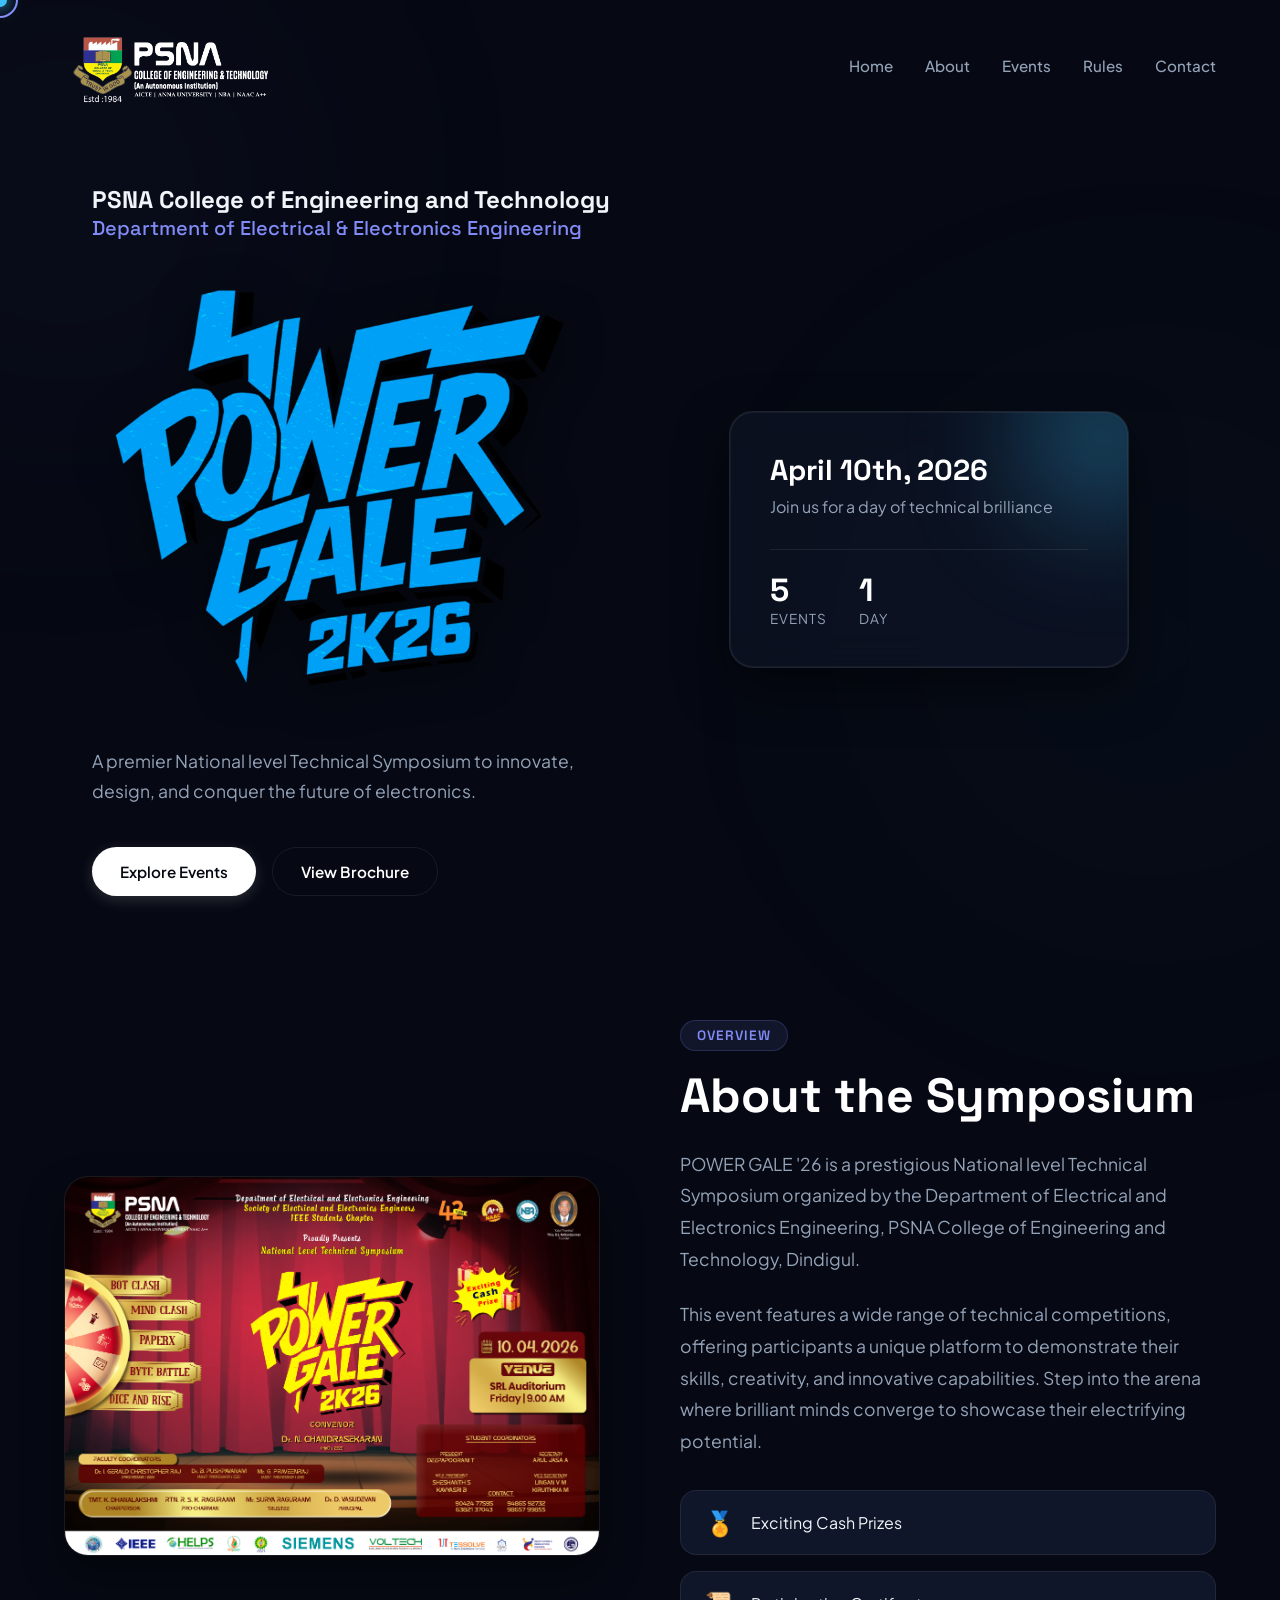
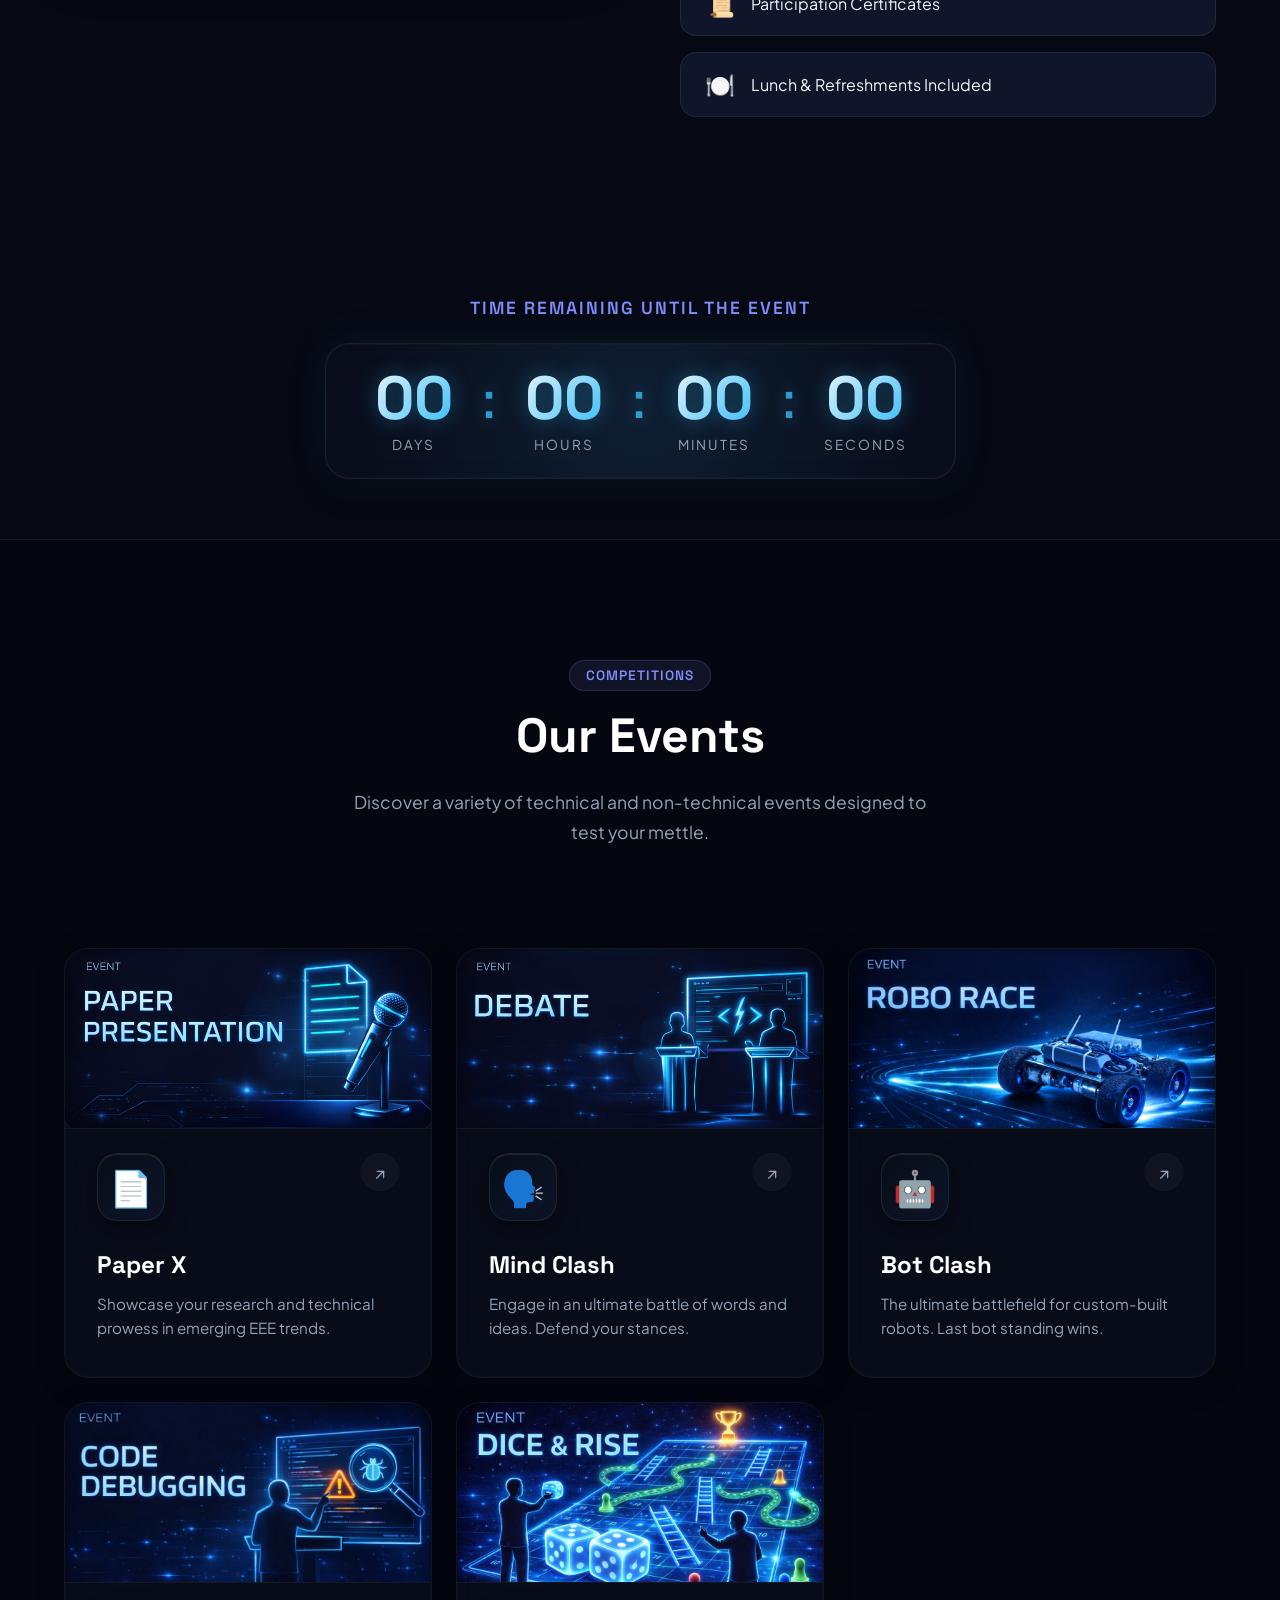
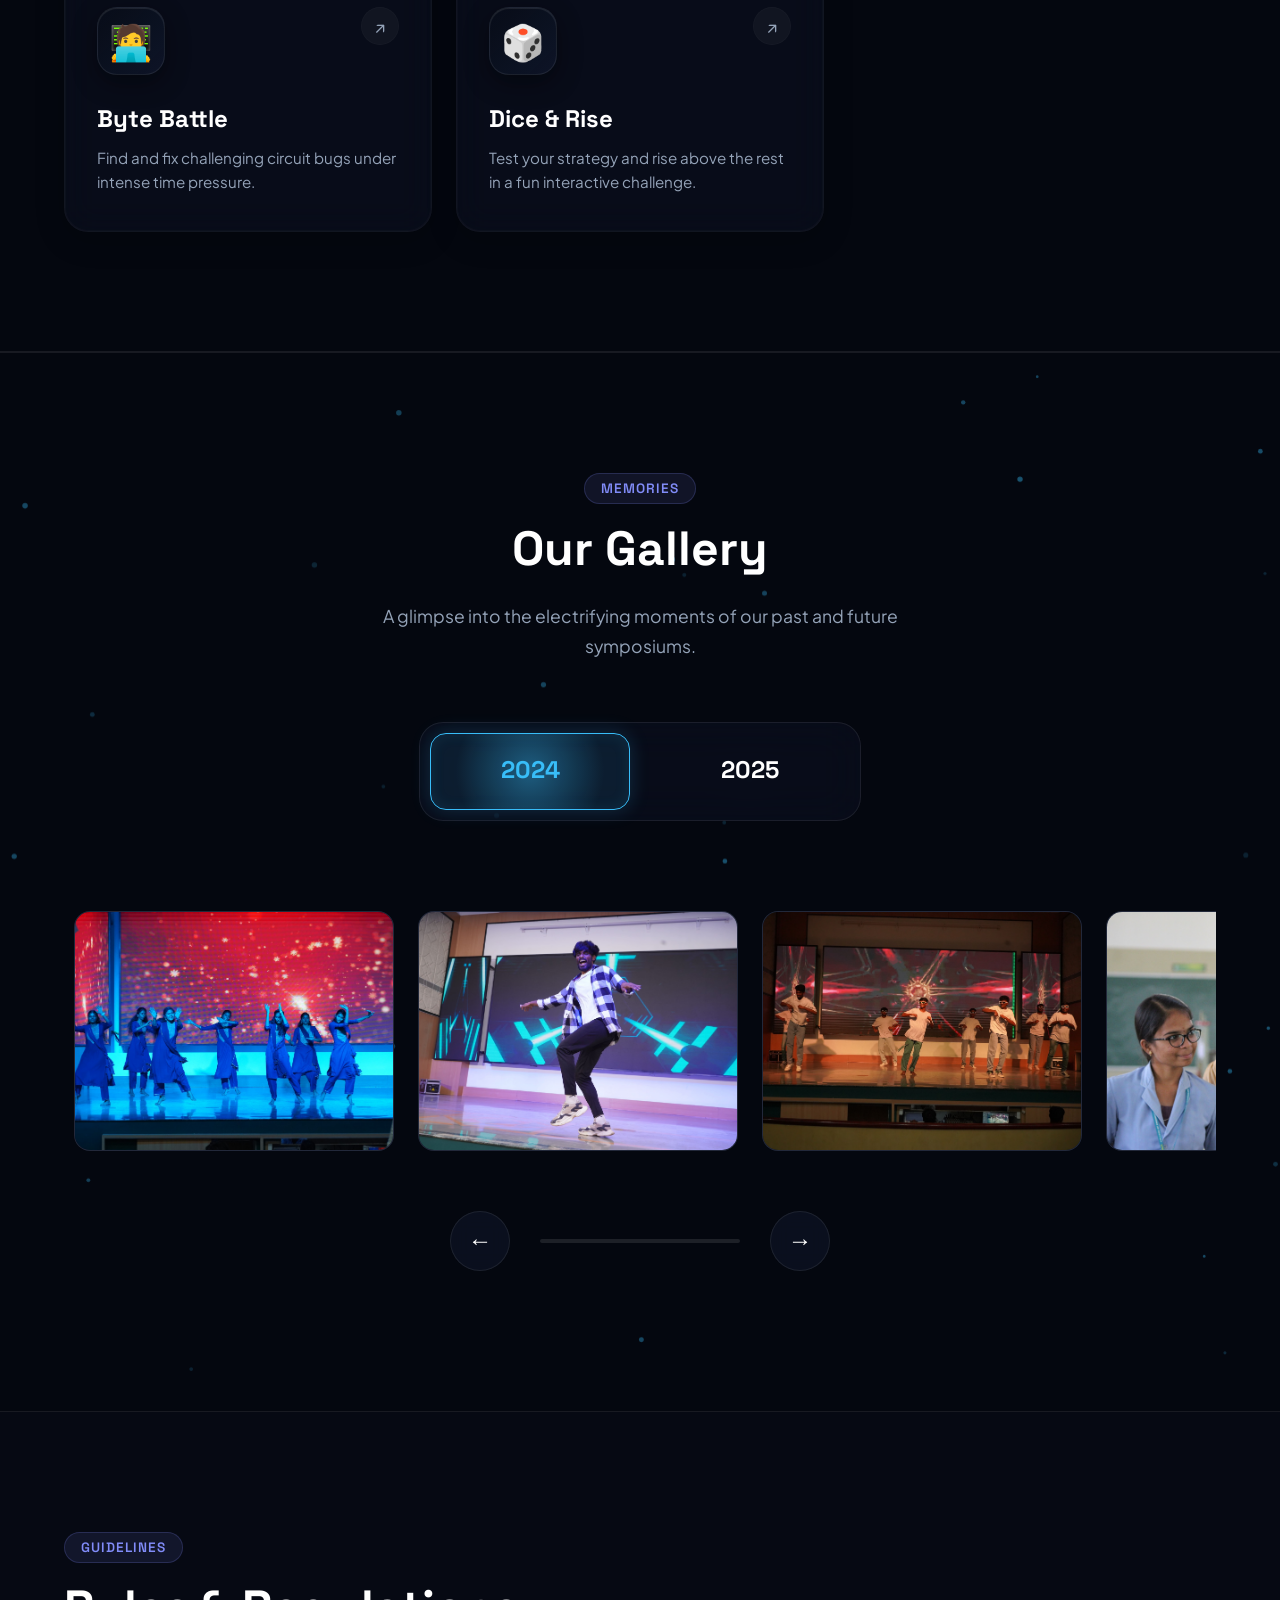
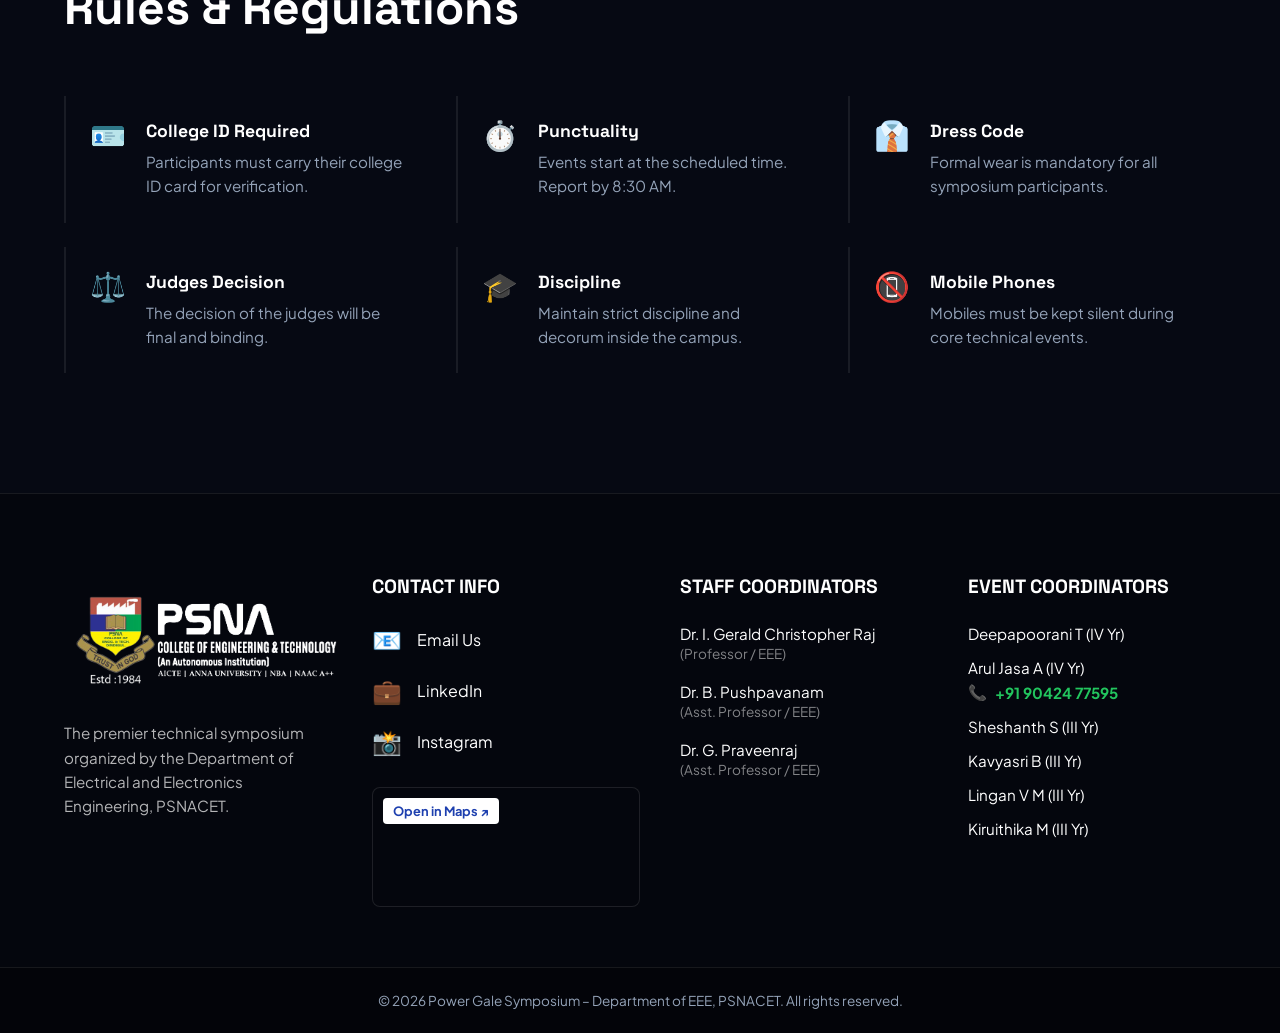
==== index.html @ 5553b20e "add commit" ====
<!DOCTYPE html>
<html lang="en">

<head>
    <meta charset="UTF-8">
    <meta name="viewport" content="width=device-width, initial-scale=1.0">
    <title>POWER GALE '26 - PSNACET Symposium</title>
    <link rel="preconnect" href="https://fonts.googleapis.com">
    <link rel="preconnect" href="https://fonts.gstatic.com" crossorigin>
    <link
        href="https://fonts.googleapis.com/css2?family=Plus+Jakarta+Sans:wght@300;400;500;600;700&family=Space+Grotesk:wght@500;700&display=swap"
        rel="stylesheet">
    <link rel="stylesheet" href="style.css">
    <link rel="icon" type="image/png" href="image/psna_logo.png">
</head>

<body>
    <!-- Custom Cursor -->
    <div class="custom-cursor"></div>
    <div class="custom-cursor-follower"></div>

    <!-- Cinematic Video Background -->
    <div class="video-background">
        <div class="video-overlay"></div>
        <video autoplay loop muted playsinline id="bg-video">
            <source
                src="https://assets.mixkit.co/videos/preview/mixkit-abstract-technology-network-connection-background-20894-large.mp4"
                type="video/mp4">
        </video>
    </div>

    <!-- Subtle Background Glow -->
    <div class="bg-glow bg-glow-left"></div>
    <div class="bg-glow bg-glow-right"></div>

    <!-- Navigation -->
    <nav class="navbar fade-in">
        <div class="nav-container">
            <div class="logo">
                <img src="image/psna_logo.png" alt="PSNACET Logo" class="logo-img">
            </div>
            <ul class="nav-links">
                <li><a href="#home">Home</a></li>
                <li><a href="#about">About</a></li>
                <li><a href="#events">Events</a></li>
                <li><a href="#rules">Rules</a></li>
                <li><a href="#contact">Contact</a></li>
            </ul>
        </div>
    </nav>

    <!-- Hero Section -->
    <header id="home" class="hero">
        <div class="hero-container">
            <div class="hero-content reveal">
                <h2 class="clg">PSNA College of Engineering and Technology</h2>
                <h2 class="dept">Department of Electrical & Electronics Engineering</h2>
                <img src="image/powergale_title.png" alt="POWER GALE 2K26" class="hero-title-img">
                <p class="subtitle">A premier National level Technical Symposium to innovate, design, and conquer the
                    future of electronics.</p>
                <div class="hero-actions">
                    <a href="#events" class="btn btn-primary">Explore Events</a>
                    <a href="brouchure/power gale brouchure.pdf" target="_blank" class="btn btn-outline">View
                        Brochure</a>
                </div>
            </div>

            <div class="hero-visual reveal delay-1">
                <div class="glass-card tilt-3d">
                    <div class="card-glow"></div>
                    <div class="card-content">
                        <h3>April 10th, 2026</h3>
                        <p>Join us for a day of technical brilliance</p>
                        <div class="event-stats">
                            <div class="stat-item">
                                <span class="stat-num">5</span>
                                <span class="stat-label">Events</span>
                            </div>
                            <div class="stat-item">
                                <span class="stat-num">1</span>
                                <span class="stat-label">Day</span>
                            </div>
                        </div>
                    </div>
                </div>
            </div>
        </div>
    </header>

    <!-- About Section -->
    <section id="about" class="section">
        <div class="container cols-2">
            <div class="about-visual tilt-3d reveal">
                <img src="image/powergale.png" alt="POWER GALE '26" class="about-image">
            </div>
            <div class="about-content reveal delay-1">
                <div class="section-badge">Overview</div>
                <h2 class="section-title">About the Symposium</h2>
                <p class="section-desc">POWER GALE '26 is a prestigious National level Technical Symposium organized by
                    the
                    Department of Electrical and Electronics Engineering, PSNA College of Engineering and Technology,
                    Dindigul.</p>
                <p class="section-desc">This event features a wide range of technical competitions, offering
                    participants a unique platform to demonstrate their skills, creativity, and innovative capabilities.
                    Step into the arena where brilliant minds converge to showcase their electrifying potential.</p>

                <div class="features-list">
                    <div class="feature-item">
                        <span class="feature-icon">🏅</span>
                        <span>Exciting Cash Prizes</span>
                    </div>
                    <div class="feature-item">
                        <span class="feature-icon">📜</span>
                        <span>Participation Certificates</span>
                    </div>
                    <div class="feature-item">
                        <span class="feature-icon">🍽️</span>
                        <span>Lunch & Refreshments Included</span>
                    </div>
                </div>
            </div>
        </div>
    </section>

    <!-- Countdown Section -->
    <section id="timer" style="padding-bottom: 60px; padding-top: 20px;">
        <div class="container">
            <div class="countdown-container reveal text-center">
                <h3 class="countdown-label" style="text-align: center;">Time Remaining Until The Event</h3>
                <div id="countdown" class="countdown-timer">
                    <div class="time-box">
                        <span id="days" class="time-value">00</span>
                        <span class="time-text">Days</span>
                    </div>
                    <div class="time-colon">:</div>
                    <div class="time-box">
                        <span id="hours" class="time-value">00</span>
                        <span class="time-text">Hours</span>
                    </div>
                    <div class="time-colon">:</div>
                    <div class="time-box">
                        <span id="minutes" class="time-value">00</span>
                        <span class="time-text">Minutes</span>
                    </div>
                    <div class="time-colon">:</div>
                    <div class="time-box">
                        <span id="seconds" class="time-value">00</span>
                        <span class="time-text">Seconds</span>
                    </div>
                </div>
            </div>
        </div>
    </section>

    <!-- Events Section -->
    <section id="events" class="section bg-darker">
        <div class="container">
            <div class="section-header text-center reveal">
                <div class="section-badge section-badge-center">Competitions</div>
                <h2 class="section-title">Our Events</h2>
                <p class="section-subtitle" style="margin-bottom: 40px;">Discover a variety of technical and
                    non-technical events designed to test your mettle.</p>

            </div>

            <div class="events-grid">
                <!-- Event Cards -->
                <a href="event-details.html?event=paper-x" class="event-card tilt-3d reveal">
                    <div class="event-image">
                        <img src="image/pp_card.png" alt="Paper Presentation">
                    </div>
                    <div class="event-header">
                        <div class="event-icon">📄</div>
                        <div class="event-arrow">↗</div>
                    </div>
                    <h3>Paper X</h3>
                    <p>Showcase your research and technical prowess in emerging EEE trends.</p>
                </a>

                <a href="event-details.html?event=mind-clash" class="event-card tilt-3d reveal delay-1">
                    <div class="event-image">
                        <img src="image/debate_card.png" alt="Clash Forum">
                    </div>
                    <div class="event-header">
                        <div class="event-icon">🗣️</div>
                        <div class="event-arrow">↗</div>
                    </div>
                    <h3>Mind Clash</h3>
                    <p>Engage in an ultimate battle of words and ideas. Defend your stances.</p>
                </a>



                <a href="event-details.html?event=bot-clash" class="event-card tilt-3d reveal">
                    <div class="event-image">
                        <img src="image/robo_race_card.jpg" alt="Bot Clash">
                    </div>
                    <div class="event-header">
                        <div class="event-icon">🤖</div>
                        <div class="event-arrow">↗</div>
                    </div>
                    <h3>Bot Clash</h3>
                    <p>The ultimate battlefield for custom-built robots. Last bot standing wins.</p>
                </a>

                <a href="event-details.html?event=byte-battle" class="event-card tilt-3d reveal delay-1">
                    <div class="event-image">
                        <img src="image/code_debugging_card.png" alt="Byte Battle">
                    </div>
                    <div class="event-header">
                        <div class="event-icon">🧑‍💻</div>
                        <div class="event-arrow">↗</div>
                    </div>
                    <h3>Byte Battle</h3>
                    <p>Find and fix challenging circuit bugs under intense time pressure.</p>
                </a>

                <a href="event-details.html?event=dice-rise" class="event-card tilt-3d reveal delay-2">
                    <div class="event-image">
                        <img src="image/dice_rise_card.jpg" alt="Dice & Rise">
                    </div>
                    <div class="event-header">
                        <div class="event-icon">🎲</div>
                        <div class="event-arrow">↗</div>
                    </div>
                    <h3>Dice & Rise</h3>
                    <p>Test your strategy and rise above the rest in a fun interactive challenge.</p>
                </a>
            </div>
        </div>
    </section>

    <!-- Gallery Section -->
    <section id="gallery" class="section bg-darker">
        <div class="container">
            <div class="section-header text-center reveal">
                <div class="section-badge section-badge-center">Memories</div>
                <h2 class="section-title">Our Gallery</h2>
                <p class="section-subtitle">A glimpse into the electrifying moments of our past and future symposiums.
                </p>
            </div>

            <div class="gallery-controls reveal">
                <div class="button-box">
                    <button class="gallery-btn active" data-year="2024">
                        <span class="btn-glow"></span>
                        <div class="btn-content">
                            <span class="btn-year">2024</span>
                        </div>
                    </button>
                    <button class="gallery-btn" data-year="2025">
                        <span class="btn-glow"></span>
                        <div class="btn-content">
                            <span class="btn-year">2025</span>
                        </div>
                    </button>
                </div>
            </div>

            <div class="gallery-container reveal delay-1">
                <div class="gallery-wrapper">
                    <div id="gallery-2024" class="gallery-track active">
                        <!-- 2024 Photos (10 images) -->
                        <div class="gallery-item tilt-3d">
                            <img src="2024/0.jpeg" alt="" class="gallery-img">
                            <div class="img-overlay"><span>View Image</span></div>
                        </div>
                        <div class="gallery-item tilt-3d">
                            <img src="2024/1.jpeg" alt="" class="gallery-img">
                            <div class="img-overlay"><span>View Image</span></div>
                        </div>
                        <div class="gallery-item tilt-3d">
                            <img src="2024/2.jpeg" alt="" class="gallery-img">
                            <div class="img-overlay"><span>View Image</span></div>
                        </div>
                        <div class="gallery-item tilt-3d">
                            <img src="2024/3.jpeg" alt="" class="gallery-img">
                            <div class="img-overlay"><span>View Image</span></div>
                        </div>
                        <div class="gallery-item tilt-3d">
                            <img src="2024/4.jpeg" alt="" class="gallery-img">
                            <div class="img-overlay"><span>View Image</span></div>
                        </div>
                        <div class="gallery-item tilt-3d">
                            <img src="2024/5.jpeg" alt="" class="gallery-img">
                            <div class="img-overlay"><span>View Image</span></div>
                        </div>
                        <div class="gallery-item tilt-3d">
                            <img src="2024/6.jpeg" alt="" class="gallery-img">
                            <div class="img-overlay"><span>View Image</span></div>
                        </div>
                        <div class="gallery-item tilt-3d">
                            <img src="2024/7.jpeg" alt="" class="gallery-img">
                            <div class="img-overlay"><span>View Image</span></div>
                        </div>
                        <div class="gallery-item tilt-3d">
                            <img src="2024/8.jpeg" alt="" class="gallery-img">
                            <div class="img-overlay"><span>View Image</span></div>
                        </div>
                        <div class="gallery-item tilt-3d">
                            <img src="2024/9.jpeg" alt="" class="gallery-img">
                            <div class="img-overlay"><span>View Image</span></div>
                        </div>
                        <div class="gallery-item tilt-3d">
                            <img src="2024/10.jpeg" alt="" class="gallery-img">
                            <div class="img-overlay"><span>View Image</span></div>
                        </div>
                        <div class="gallery-item tilt-3d">
                            <img src="2024/11.jpeg" alt="" class="gallery-img">
                            <div class="img-overlay"><span>View Image</span></div>
                        </div>
                        <!-- <div class="gallery-item tilt-3d">
                            <img src="2024/12.jpeg" alt="" class="gallery-img">
                            <div class="img-overlay"><span>View Image</span></div>
                        </div> -->
                        <div class="gallery-item tilt-3d">
                            <img src="2024/13.jpeg" alt="" class="gallery-img">
                            <div class="img-overlay"><span>View Image</span></div>
                        </div>
                        <div class="gallery-item tilt-3d">
                            <img src="2024/14.jpeg" alt="" class="gallery-img">
                            <div class="img-overlay"><span>View Image</span></div>
                        </div>
                        <div class="gallery-item tilt-3d">
                            <img src="2024/15.jpeg" alt="" class="gallery-img">
                            <div class="img-overlay"><span>View Image</span></div>
                        </div>
                        <div class="gallery-item tilt-3d">
                            <img src="2024/16.jpeg" alt="" class="gallery-img">
                            <div class="img-overlay"><span>View Image</span></div>
                        </div>
                        <div class="gallery-item tilt-3d">
                            <img src="2024/17.jpeg" alt="" class="gallery-img">
                            <div class="img-overlay"><span>View Image</span></div>
                        </div>
                    </div>

                    <div id="gallery-2025" class="gallery-track">
                        <div class="gallery-item tilt-3d">
                            <img src="2025/00.jpeg" alt="" class="gallery-img">
                            <div class="img-overlay"><span>View Image</span></div>
                        </div>
                        <div class="gallery-item tilt-3d">
                            <img src="2025/111.jpeg" alt="" class="gallery-img">
                            <div class="img-overlay"><span>View Image</span></div>
                        </div>
                        <div class="gallery-item tilt-3d">
                            <img src="2025/222.jpeg" alt="" class="gallery-img">
                            <div class="img-overlay"><span>View Image</span></div>
                        </div>
                        <div class="gallery-item tilt-3d">
                            <img src="2025/333.jpeg" alt="" class="gallery-img">
                            <div class="img-overlay"><span>View Image</span></div>
                        </div>
                        <div class="gallery-item tilt-3d">
                            <img src="2025/444.jpeg" alt="" class="gallery-img">
                            <div class="img-overlay"><span>View Image</span></div>
                        </div>
                        <div class="gallery-item tilt-3d">
                            <img src="2025/555.jpeg" alt="" class="gallery-img">
                            <div class="img-overlay"><span>View Image</span></div>
                        </div>
                        <div class="gallery-item tilt-3d">
                            <img src="2025/666.jpeg" alt="" class="gallery-img">
                            <div class="img-overlay"><span>View Image</span></div>
                        </div>
                        <div class="gallery-item tilt-3d">
                            <img src="2025/777.jpeg" alt="" class="gallery-img">
                            <div class="img-overlay"><span>View Image</span></div>
                        </div>
                        <div class="gallery-item tilt-3d">
                            <img src="2025/888.jpeg" alt="" class="gallery-img">
                            <div class="img-overlay"><span>View Image</span></div>
                        </div>
                        <div class="gallery-item tilt-3d">
                            <img src="2025/999.jpeg" alt="" class="gallery-img">
                            <div class="img-overlay"><span>View Image</span></div>
                        </div>
                    </div>
                </div>

                <!-- Slider Navigation -->
                <div class="gallery-nav">
                    <button id="gallery-prev" class="slider-btn">←</button>
                    <div class="scroll-progress">
                        <div id="scroll-bar" class="scroll-bar"></div>
                    </div>
                    <button id="gallery-next" class="slider-btn">→</button>
                </div>
            </div>
        </div>

        <!-- Lightbox -->
        <div id="lightbox" class="lightbox">
            <span class="lightbox-close">&times;</span>
            <img class="lightbox-content" id="lightbox-img">
            <div id="lightbox-caption"></div>
        </div>

        <!-- Background Particles Canvas -->
        <canvas id="gallery-particles"></canvas>
    </section>

    <!-- Rules Section -->
    <section id="rules" class="section">
        <div class="container">
            <div class="section-header reveal">
                <div class="section-badge">Guidelines</div>
                <h2 class="section-title">Rules & Regulations</h2>
            </div>

            <div class="rules-grid">
                <div class="rule-card reveal">
                    <div class="rule-icon">🪪</div>
                    <div class="rule-text">
                        <h4>College ID Required</h4>
                        <p>Participants must carry their college ID card for verification.</p>
                    </div>
                </div>
                <div class="rule-card reveal delay-1">
                    <div class="rule-icon">⏱️</div>
                    <div class="rule-text">
                        <h4>Punctuality</h4>
                        <p>Events start at the scheduled time. Report by 8:30 AM.</p>
                    </div>
                </div>
                <div class="rule-card reveal delay-2">
                    <div class="rule-icon">👔</div>
                    <div class="rule-text">
                        <h4>Dress Code</h4>
                        <p>Formal wear is mandatory for all symposium participants.</p>
                    </div>
                </div>
                <div class="rule-card reveal">
                    <div class="rule-icon">⚖️</div>
                    <div class="rule-text">
                        <h4>Judges Decision</h4>
                        <p>The decision of the judges will be final and binding.</p>
                    </div>
                </div>
                <div class="rule-card reveal delay-1">
                    <div class="rule-icon">🎓</div>
                    <div class="rule-text">
                        <h4>Discipline</h4>
                        <p>Maintain strict discipline and decorum inside the campus.</p>
                    </div>
                </div>
                <div class="rule-card reveal delay-2">
                    <div class="rule-icon">📵</div>
                    <div class="rule-text">
                        <h4>Mobile Phones</h4>
                        <p>Mobiles must be kept silent during core technical events.</p>
                    </div>
                </div>
            </div>
        </div>
    </section>

    <!-- Footer -->
    <footer id="contact" class="footer">
        <div class="container footer-grid-new">
            <!-- Previous Footer Elements -->
            <div class="footer-brand footer-brand-new">
                <div class="logo">
                    <img src="image/psna_logo.png" alt="PSNACET Logo" class="logo-img footer-logo-img">
                </div>
                <p style="margin-top: 15px; font-size: 0.95rem; color: rgba(255,255,255,0.7); line-height: 1.6;">The
                    premier technical symposium organized by the Department of Electrical and Electronics Engineering,
                    PSNACET.</p>
            </div>

            <!-- Current Footer Elements -->
            <div class="footer-contact footer-contact-new">
                <h4 style="color: #fff; font-size: 1.2rem; margin-bottom: 25px; text-transform: uppercase;">Contact Info
                </h4>
                <div style="display: flex; align-items: center; gap: 15px; margin-bottom: 20px;">
                    <span style="font-size: 1.5rem;">📧</span>
                    <a href="mailto:eeepsnaevents@psnacet.edu.in"
                        style="color: var(--text-pure); text-decoration: none;">Email Us</a>
                </div>
                <div style="display: flex; align-items: center; gap: 15px; margin-bottom: 20px;">
                    <span style="font-size: 1.5rem;">💼</span>
                    <a href="https://www.linkedin.com/in/psna-eee-dindigul-7158b21a1/"
                        style="color: var(--text-pure); text-decoration: none;">LinkedIn</a>
                </div>
                <div style="display: flex; align-items: center; gap: 15px; margin-bottom: 30px;">
                    <span style="font-size: 1.5rem;">📸</span>
                    <a href="https://www.instagram.com/powergale_eee"
                        style="color: var(--text-pure); text-decoration: none;">Instagram</a>
                </div>
                <!-- Map placeholder -->
                <div
                    style="width: 100%; height: 120px; background: url('image/map-placeholder.jpg') center/cover no-repeat; border-radius: var(--radius-sm); border: 1px solid rgba(255,255,255,0.1); position: relative; overflow: hidden;">
                    <a href="https://maps.app.goo.gl/kwFGER1z37ECGfkw8" target="_blank"
                        style="position: absolute; top: 10px; left: 10px; background: #fff; color: #1e40af; padding: 5px 10px; border-radius: 4px; font-size: 0.8rem; font-weight: bold; text-decoration: none;">Open
                        in Maps ↗</a>
                </div>
            </div>

            <!-- Coordinators Group to keep them side-by-side -->
            <div class="footer-coordinators-group">
                <!-- Staff Coordinators -->
                <div class="footer-staff footer-staff-new">
                    <h4 style="color: #fff; font-size: 1.2rem; margin-bottom: 25px; text-transform: uppercase;">Staff
                        Coordinators</h4>
                    <ul
                        style="list-style: none; padding: 0; display: flex; flex-direction: column; gap: 20px; color: var(--text-pure); font-size: 0.95rem;">
                        <li>Dr. I. Gerald Christopher Raj<br><span
                                style="color: rgba(255,255,255,0.5); font-size: 0.85rem;">(Professor / EEE)</span></li>
                        <li>Dr. B. Pushpavanam<br><span style="color: rgba(255,255,255,0.5); font-size: 0.85rem;">(Asst.
                                Professor / EEE)</span></li>
                        <li>Dr. G. Praveenraj<br><span style="color: rgba(255,255,255,0.5); font-size: 0.85rem;">(Asst.
                                Professor / EEE)</span></li>
                    </ul>
                </div>

                <!-- Event Coordinators -->
                <div class="footer-events footer-events-new">
                    <h4 style="color: #fff; font-size: 1.2rem; margin-bottom: 25px; text-transform: uppercase;">Event
                        Coordinators</h4>
                    <ul
                        style="list-style: none; padding: 0; display: flex; flex-direction: column; gap: 15px; font-size: 0.95rem;">
                        <li style="color: var(--text-pure);">Deepapoorani T (IV Yr)</li>
                        <li>
                            <div style="color: var(--text-pure); margin-bottom: 5px;">Arul Jasa A (IV Yr)</div>
                            <a href="tel:+919042477595"
                                style="color: #22c55e; text-decoration: none; display: flex; align-items: center; gap: 8px; font-weight: bold;"><span>📞</span>+91
                                90424 77595</a>
                        </li>
                        <li style="color: var(--text-pure);">Sheshanth S (III Yr)</li>
                        <li style="color: var(--text-pure);">Kavyasri B (III Yr)</li>
                        <li style="color: var(--text-pure);">Lingan V M (III Yr)</li>
                        <li style="color: var(--text-pure);">Kiruithika M (III Yr)</li>
                    </ul>
                </div>
            </div> <!-- End of Coordinators Group -->
        </div>
        <div class="footer-bottom">
            <div class="container">
                <p>&copy; 2026 Power Gale Symposium – Department of EEE, PSNACET. All rights reserved.</p>
            </div>
        </div>
    </footer>

    <script src="script.js"></script>
</body>

</html>
---- style.css ----
:root {
    --bg-base: #060913;
    --bg-surface: #0f1629;
    --bg-surface-hover: #162039;
    
    --primary: #38bdf8;
    --primary-glow: rgba(56, 189, 248, 0.4);
    --secondary: #818cf8;
    
    --text-pure: #ffffff;
    --text-main: #f1f5f9;
    --text-muted: #94a3b8;
    
    --border: rgba(255, 255, 255, 0.08);
    --border-glow: rgba(56, 189, 248, 0.2);
    
    --radius-sm: 8px;
    --radius-md: 16px;
    --radius-lg: 24px;
    --radius-full: 9999px;
    
    --transition-fast: 0.2s cubic-bezier(0.4, 0, 0.2, 1);
    --transition-smooth: 0.5s cubic-bezier(0.16, 1, 0.3, 1);
}

* {
    margin: 0;
    padding: 0;
    box-sizing: border-box;
}

html {
    scroll-behavior: smooth;
    font-family: 'Plus Jakarta Sans', sans-serif;
    background-color: var(--bg-base);
    color: var(--text-main);
    overflow-x: hidden;
}

body {
    -webkit-font-smoothing: antialiased;
    -moz-osx-font-smoothing: grayscale;
    min-height: 100vh;
    display: flex;
    flex-direction: column;
    cursor: none;
}

/* Custom Cursor Variables & Styles */
.custom-cursor {
    position: fixed;
    top: 0;
    left: 0;
    width: 14px;
    height: 14px;
    border-radius: 50%;
    background-color: var(--primary);
    box-shadow: 0 0 15px var(--primary);
    pointer-events: none;
    z-index: 10000;
    transform: translate(-50%, -50%);
    transition: width 0.2s, height 0.2s, background-color 0.2s;
    mix-blend-mode: screen;
}

.custom-cursor-follower {
    position: fixed;
    top: 0;
    left: 0;
    width: 36px;
    height: 36px;
    border-radius: 50%;
    border: 2px solid var(--secondary);
    pointer-events: none;
    z-index: 9999;
    transform: translate(-50%, -50%);
    transition: width 0.2s, height 0.2s, border-color 0.2s, background-color 0.2s;
}

.custom-cursor.hover {
    width: 24px;
    height: 24px;
    background-color: var(--secondary);
    box-shadow: 0 0 20px var(--secondary);
}

.custom-cursor-follower.hover {
    width: 50px;
    height: 50px;
    border-color: var(--primary);
    background-color: rgba(56, 189, 248, 0.05); /* Slight tint on hover */
}

/* Touch Device Support: hide custom cursor on Mobile */
@media (max-width: 768px) {
    .custom-cursor, .custom-cursor-follower {
        display: none !important;
    }
    body, a, button, input {
        cursor: auto !important;
    }
}

::selection {
    background: var(--primary-glow);
    color: var(--text-pure);
}

/* Cinematic Video Background */
.video-background {
    position: fixed;
    top: 0;
    left: 0;
    width: 100vw;
    height: 100vh;
    z-index: -10;
    overflow: hidden;
    background-color: var(--bg-base);
}

#bg-video {
    width: 100vw;
    height: 100vh;
    object-fit: cover;
    opacity: 0.5; /* Increased opacity to show the custom video clearly */
    display: block;
}

.video-overlay {
    position: absolute;
    top: 0;
    left: 0;
    width: 100%;
    height: 100%;
    /* Vignette dark edge overlay blending to transparent center */
    background: radial-gradient(circle at center, transparent 0%, var(--bg-base) 100%);
    z-index: 1;
}

/* Background Gradients */
.bg-glow {
    position: fixed;
    border-radius: 50%;
    filter: blur(140px);
    z-index: -1;
    pointer-events: none;
    opacity: 0.5;
}

.bg-glow-left {
    width: 50vw;
    height: 50vw;
    top: -10vw;
    left: -20vw;
    background: radial-gradient(circle, rgba(129, 140, 248, 0.15) 0%, transparent 70%);
}

.bg-glow-right {
    width: 60vw;
    height: 60vw;
    bottom: -10vw;
    right: -20vw;
    background: radial-gradient(circle, rgba(56, 189, 248, 0.1) 0%, transparent 70%);
}

/* Typography Headings */
h1, h2, h3, h4, .logo-text, .section-badge {
    font-family: 'Space Grotesk', sans-serif;
}

/* Navbar container */
.navbar {
    position: fixed;
    top: 0;
    left: 0;
    width: 100%;
    z-index: 100;
    padding: 20px 0;
    transition: all var(--transition-smooth);
    border-bottom: 1px solid transparent;
}

.navbar.scrolled {
    padding: 12px 0;
    background: rgba(6, 9, 19, 0.7);
    backdrop-filter: blur(16px);
    -webkit-backdrop-filter: blur(16px);
    border-bottom: 1px solid var(--border);
}

.nav-container {
    max-width: 1280px;
    margin: 0 auto;
    padding: 0 5%;
    display: flex;
    justify-content: space-between;
    align-items: center;
}

.logo {
    display: flex;
    align-items: center;
    gap: 12px;
    text-decoration: none;
    cursor: pointer;
}

.logo-img {
    height: 90px;
    width: auto;
    max-width: 300px;
    object-fit: contain;
    transition: transform var(--transition-fast);
}

@media screen and (max-width: 600px) {
    .logo-img {
        max-width: 250px;
        height: auto;
    }
}

.logo:hover .logo-img {
    transform: scale(1.05);
}

.footer-logo-img {
    height: 120px;
    margin-bottom: 12px;
}

.nav-links {
    display: flex;
    list-style: none;
    gap: 32px;
}

.nav-links a {
    color: var(--text-muted);
    text-decoration: none;
    font-size: 0.95rem;
    font-weight: 500;
    transition: color var(--transition-fast);
}

.nav-links a:hover {
    color: var(--text-pure);
}

/* Layout Utilities */
.container {
    max-width: 1280px;
    margin: 0 auto;
    padding: 0 5%;
}

.section {
    padding: 120px 0;
    position: relative;
}

.bg-darker {
    background: rgba(0, 0, 0, 0.2);
    border-top: 1px solid var(--border);
    border-bottom: 1px solid var(--border);
}

.cols-2 {
    display: grid;
    grid-template-columns: 1fr 1fr;
    gap: 80px;
    align-items: center;
}

/* Common Section Headers */
.section-header {
    margin-bottom: 60px;
}

.text-center {
    text-align: center;
    display: flex;
    flex-direction: column;
    align-items: center;
}

.section-badge {
    display: inline-block;
    padding: 6px 16px;
    background: rgba(129, 140, 248, 0.1);
    color: var(--secondary);
    border-radius: var(--radius-full);
    font-size: 0.85rem;
    font-weight: 600;
    letter-spacing: 1px;
    text-transform: uppercase;
    margin-bottom: 16px;
    border: 1px solid rgba(129, 140, 248, 0.2);
}

.section-title {
    font-size: 3rem;
    font-weight: 700;
    color: var(--text-pure);
    margin-bottom: 24px;
    line-height: 1.2;
}

.section-subtitle {
    font-size: 1.1rem;
    color: var(--text-muted);
    max-width: 600px;
    line-height: 1.7;
}

.section-desc {
    font-size: 1.1rem;
    color: var(--text-muted);
    line-height: 1.8;
    margin-bottom: 24px;
}

/* Button Component */
.btn {
    display: inline-flex;
    align-items: center;
    justify-content: center;
    padding: 14px 28px;
    border-radius: var(--radius-full);
    font-size: 0.95rem;
    font-weight: 600;
    text-decoration: none;
    transition: all var(--transition-fast);
    cursor: pointer;
    font-family: inherit;
}

.btn-primary {
    background: var(--text-pure);
    color: var(--bg-base);
    box-shadow: 0 4px 15px rgba(255, 255, 255, 0.15);
}

.btn-primary:hover {
    transform: translateY(-2px);
    box-shadow: 0 8px 25px rgba(255, 255, 255, 0.25);
    background: var(--text-main);
}

.btn-outline {
    background: transparent;
    color: var(--text-pure);
    border: 1px solid var(--border);
}

.btn-outline:hover {
    background: var(--bg-surface);
    border-color: rgba(255,255,255,0.2);
}

/* Specific 3d Tilt global class */
.tilt-3d {
    transform-style: preserve-3d;
    transform: perspective(1000px);
    will-change: transform;
}

/* Hero Section */
.hero {
    min-height: 100vh;
    display: flex;
    align-items: center;
    padding-top: 180px; /* Offset for larger navbar logo */
    position: relative;
}

.hero-container {
    max-width: 1280px;
    margin: 0 auto;
    padding: 0 5%;
    display: grid;
    grid-template-columns: 1fr 1fr;
    gap: 60px;
    align-items: center;
}

.hero-content {
    max-width: 600px;
}

.tagline {
    font-size: 0.9rem;
    color: var(--text-muted);
    letter-spacing: 2px;
    text-transform: uppercase;
    margin-bottom: 12px;
    display: block;
}

.dept {
    font-size: 1.25rem;
    color: var(--secondary);
    margin-bottom: 24px;
    font-weight: 500;
}

.title {
    font-size: 4.5rem;
    font-weight: 700;
    line-height: 1.1;
    color: var(--text-pure);
    margin-bottom: 24px;
    letter-spacing: -1px;
}

.title .highlight {
    background: linear-gradient(135deg, var(--primary), var(--secondary));
    -webkit-background-clip: text;
    background-clip: text;
    -webkit-text-fill-color: transparent;
    display: inline-block;
}

.hero-title-img {
    width: 100%;
    max-width: 500px; /* Adjust based on image aspect ratio and preference */
    height: auto;
    object-fit: contain;
    margin-bottom: 24px;
    display: block;
    margin-left: 0;
    filter: drop-shadow(0px 10px 20px rgba(0, 0, 0, 0.5));
    transition: transform var(--transition-smooth);
}

.hero-title-img:hover {
    transform: translateY(-5px) scale(1.02);
    animation: lightningGlow 1.5s infinite;
}

@keyframes lightningGlow {
    0%, 100% { filter: drop-shadow(0px 10px 20px rgba(0, 0, 0, 0.5)) drop-shadow(0 0 10px rgba(56, 189, 248, 0.2)); }
    15%      { filter: drop-shadow(0px 10px 20px rgba(0, 0, 0, 0.5)) drop-shadow(0 0 25px rgba(56, 189, 248, 0.8)) drop-shadow(0 0 45px rgba(56, 189, 248, 0.9)); }
    20%      { filter: drop-shadow(0px 10px 20px rgba(0, 0, 0, 0.5)) drop-shadow(0 0 10px rgba(56, 189, 248, 0.4)); }
    25%      { filter: drop-shadow(0px 10px 20px rgba(0, 0, 0, 0.5)) drop-shadow(0 0 30px rgba(56, 189, 248, 0.9)) drop-shadow(0 0 60px rgba(56, 189, 248, 1)) drop-shadow(0 0 80px rgba(129, 140, 248, 0.7)); }
    35%      { filter: drop-shadow(0px 10px 20px rgba(0, 0, 0, 0.5)) drop-shadow(0 0 15px rgba(56, 189, 248, 0.3)); }
    70%      { filter: drop-shadow(0px 10px 20px rgba(0, 0, 0, 0.5)) drop-shadow(0 0 10px rgba(56, 189, 248, 0.2)); }
    75%      { filter: drop-shadow(0px 10px 20px rgba(0, 0, 0, 0.5)) drop-shadow(0 0 20px rgba(56, 189, 248, 0.7)) drop-shadow(0 0 40px rgba(56, 189, 248, 0.8)); }
    80%      { filter: drop-shadow(0px 10px 20px rgba(0, 0, 0, 0.5)) drop-shadow(0 0 10px rgba(56, 189, 248, 0.2)); }
}

/* Main Poster Styles */
.poster-container-main {
    width: 100%;
    max-width: 450px;
    background: rgba(15, 22, 41, 0.6);
    backdrop-filter: blur(20px);
    border: 1px solid rgba(255, 255, 255, 0.1);
    padding: 12px;
    border-radius: var(--radius-lg);
    box-shadow: 0 40px 80px rgba(0, 0, 0, 0.6), 0 0 40px rgba(56, 189, 248, 0.1);
    overflow: hidden;
}

.main-poster-img {
    width: 100%;
    height: auto;
    border-radius: var(--radius-md);
    display: block;
    object-fit: contain;
    transition: transform var(--transition-smooth);
}

.poster-container-main:hover .main-poster-img {
    transform: scale(1.02);
}

@media screen and (max-width: 768px) {
    .hero-title-img {
        max-width: 320px; /* appropriately scales on mobile */
        margin-left: auto;
        margin-right: auto;
        margin-bottom: 16px;
    }
    
    .hero-content {
        text-align: center;
    }
    
    .dept, .subtitle {
        text-align: center;
    }
}

.subtitle {
    font-size: 1.1rem;
    color: var(--text-muted);
    line-height: 1.7;
    margin-bottom: 40px;
    max-width: 500px;
}

.hero-actions {
    display: flex;
    gap: 16px;
}

.hero-visual {
    position: relative;
    display: flex;
    justify-content: center;
}

.glass-card {
    background: rgba(15, 22, 41, 0.6);
    border: 1px solid var(--border);
    backdrop-filter: blur(20px);
    -webkit-backdrop-filter: blur(20px);
    padding: 40px;
    border-radius: var(--radius-lg);
    box-shadow: 0 20px 50px rgba(0, 0, 0, 0.5), inset 0 0 0 1px rgba(255,255,255,0.05);
    width: 100%;
    max-width: 400px;
    position: relative;
    overflow: hidden;
}

.card-glow {
    position: absolute;
    width: 150px;
    height: 150px;
    background: var(--primary-glow);
    filter: blur(60px);
    top: -50px;
    right: -50px;
    border-radius: 50%;
    pointer-events: none;
}

.card-content {
    position: relative; /* stay above glow */
    z-index: 1;
    transform: translateZ(30px); /* Makes content pop out in 3D */
}

.card-content h3 {
    font-size: 1.8rem;
    color: var(--text-pure);
    margin-bottom: 8px;
}

.card-content p {
    color: var(--text-muted);
    margin-bottom: 32px;
}

.event-stats {
    display: flex;
    gap: 32px;
    border-top: 1px solid var(--border);
    padding-top: 24px;
}

.stat-item {
    display: flex;
    flex-direction: column;
}

.stat-num {
    font-size: 2rem;
    font-weight: 700;
    color: var(--text-pure);
    font-family: 'Space Grotesk', sans-serif;
    line-height: 1;
    margin-bottom: 4px;
}

.stat-label {
    font-size: 0.85rem;
    color: var(--text-muted);
    text-transform: uppercase;
    letter-spacing: 1px;
}


/* Main Poster Styles */
.poster-container-main {
    width: 100%;
    max-width: 450px;
    background: rgba(15, 22, 41, 0.6);
    backdrop-filter: blur(20px);
    border: 1px solid rgba(255, 255, 255, 0.1);
    padding: 12px;
    border-radius: var(--radius-lg);
    box-shadow: 0 40px 80px rgba(0, 0, 0, 0.6), 0 0 40px rgba(56, 189, 248, 0.1);
    overflow: hidden;
}

.main-poster-img {
    width: 100%;
    height: auto;
    border-radius: var(--radius-md);
    display: block;
    object-fit: contain;
    transition: transform var(--transition-smooth);
}

.poster-container-main:hover .main-poster-img {
    transform: scale(1.02);
}

/* About Section */
.about-image {
    width: 100%;
    max-height: 600px;
    object-fit: contain;
    border-radius: var(--radius-lg);
    box-shadow: 0 20px 40px rgba(0, 0, 0, 0.4), inset 0 0 0 1px rgba(255, 255, 255, 0.1);
    border: 1px solid var(--border);
    transform: translateZ(20px);
    background: rgba(0, 0, 0, 0.2);
}

.features-list {
    display: flex;
    flex-direction: column;
    gap: 16px;
    margin-top: 32px;
}

.feature-item {
    display: flex;
    align-items: center;
    gap: 16px;
    background: var(--bg-surface);
    padding: 16px 24px;
    border-radius: var(--radius-md);
    border: 1px solid var(--border);
    transition: transform var(--transition-fast), border-color var(--transition-fast);
}

.feature-item:hover {
    transform: translateX(10px);
    border-color: var(--border-glow);
}

.feature-icon {
    font-size: 1.5rem;
}

/* Countdown Timer */
.countdown-container {
    margin-top: 40px;
    display: flex;
    flex-direction: column;
    align-items: center;
}

.countdown-label {
    font-size: 1.1rem;
    color: var(--secondary);
    margin-bottom: 24px;
    text-transform: uppercase;
    letter-spacing: 2px;
    font-weight: 600;
}

.countdown-timer {
    display: flex;
    align-items: center;
    justify-content: center;
    gap: 16px;
    background: rgba(15, 22, 41, 0.4);
    backdrop-filter: blur(12px);
    -webkit-backdrop-filter: blur(12px);
    border: 1px solid rgba(255, 255, 255, 0.08);
    padding: 24px 48px;
    border-radius: var(--radius-lg);
    box-shadow: inset 0 0 0 1px rgba(255, 255, 255, 0.02), 0 10px 30px rgba(0, 0, 0, 0.3), 0 0 40px rgba(56, 189, 248, 0.1);
    position: relative;
    overflow: hidden;
}

.countdown-timer::before {
    content: '';
    position: absolute;
    top: 50%;
    left: 50%;
    transform: translate(-50%, -50%);
    width: 150%;
    height: 150%;
    background: radial-gradient(circle, rgba(56, 189, 248, 0.1) 0%, transparent 60%);
    z-index: -1;
    pointer-events: none;
}

.time-box {
    display: flex;
    flex-direction: column;
    align-items: center;
    min-width: 80px;
}

.time-value {
    font-size: 3.8rem;
    font-weight: 700;
    font-family: 'Space Grotesk', sans-serif;
    color: var(--text-pure);
    text-shadow: 0 0 20px rgba(56, 189, 248, 0.4);
    background: linear-gradient(135deg, #fff, var(--primary));
    -webkit-background-clip: text;
    background-clip: text;
    -webkit-text-fill-color: transparent;
    line-height: 1;
    margin-bottom: 8px;
}

.time-text {
    font-size: 0.85rem;
    color: var(--text-muted);
    text-transform: uppercase;
    letter-spacing: 2px;
}

.time-colon {
    font-size: 3rem;
    font-weight: 700;
    color: var(--primary);
    margin: 0 10px;
    padding-bottom: 25px;
    opacity: 0.8;
    animation: blink 2s infinite;
    text-shadow: 0 0 15px rgba(56, 189, 248, 0.5);
}

@keyframes blink {
    0%, 100% { opacity: 0.8; text-shadow: 0 0 15px rgba(56, 189, 248, 0.5); }
    50% { opacity: 0.2; text-shadow: 0 0 0px transparent; }
}

@media screen and (max-width: 768px) {
    .countdown-timer {
        padding: 16px 20px;
        gap: 8px;
        flex-wrap: wrap;
    }
    .time-value { font-size: 2.5rem; }
    .time-box { min-width: 60px; }
    .time-colon { font-size: 2rem; padding-bottom: 15px; }
}

/* Events Grid */
.events-grid {
    /* 3 columns on large, 2 on medium, 1 on small */
    display: grid;
    grid-template-columns: repeat(auto-fit, minmax(320px, 1fr));
    gap: 24px;
    margin-top: 48px;
}

.events-grid > a {
    text-decoration: none;
    display: block;
}

.event-card {
    background: rgba(15, 22, 41, 0.4);
    backdrop-filter: blur(16px);
    -webkit-backdrop-filter: blur(16px);
    border: 1px solid rgba(255, 255, 255, 0.04);
    border-radius: var(--radius-lg);
    padding: 36px 32px;
    height: 100%;
    display: flex;
    flex-direction: column;
    transition: all 0.4s cubic-bezier(0.175, 0.885, 0.32, 1.275);
    position: relative;
    overflow: hidden;
    z-index: 1;
    box-shadow: inset 0 0 0 1px rgba(255, 255, 255, 0.02), 0 8px 30px rgba(0, 0, 0, 0.2);
}

.event-card::before {
    content: '';
    position: absolute;
    top: -50%;
    left: -50%;
    width: 200%;
    height: 200%;
    background: radial-gradient(circle at center, rgba(56, 189, 248, 0.12) 0%, transparent 40%);
    opacity: 0;
    transition: opacity 0.5s ease, transform 0.8s ease;
    pointer-events: none;
    transform: scale(0.6) translateZ(0);
    z-index: -1;
}

.event-card::after {
    content: '';
    position: absolute;
    top: 0; left: 0; right: 0; bottom: 0;
    border-radius: inherit;
    box-shadow: inset 0 0 20px rgba(56, 189, 248, 0.0);
    transition: box-shadow 0.4s ease;
    pointer-events: none;
    z-index: 2;
}

.event-card:hover {
    background: rgba(20, 30, 56, 0.6);
    border-color: rgba(56, 189, 248, 0.3);
    box-shadow: 0 20px 40px rgba(0,0,0,0.6), 0 0 40px rgba(56, 189, 248, 0.15);
}

.event-card:hover::before {
    opacity: 1;
    transform: scale(1) translateZ(0);
}

.event-card:hover::after {
    box-shadow: inset 0 0 20px rgba(56, 189, 248, 0.1);
}

.event-header {
    display: flex;
    justify-content: space-between;
    align-items: flex-start;
    margin-bottom: 28px;
    transform: translateZ(30px);
}

.event-image {
    margin: -36px -32px 24px -32px; /* Pull it to the edges of the parent padding */
    height: 180px; 
    background: rgba(8, 14, 25, 0.4);
    position: relative;
    border-bottom: 1px solid rgba(255, 255, 255, 0.05);
    overflow: hidden;
    transform: translateZ(10px); /* Keep slight 3D pop */
}

.event-image img {
    width: 100%;
    height: 100%;
    object-fit: cover;
    display: block;
    transition: transform 0.6s cubic-bezier(0.175, 0.885, 0.32, 1.275);
}

.event-image-placeholder {
    display: flex;
    flex-direction: column;
    align-items: center;
    justify-content: center;
    width: 100%;
    height: 100%;
    color: var(--text-muted);
    font-size: 0.9rem;
    font-weight: 500;
    text-transform: uppercase;
    letter-spacing: 2px;
    border: 1px dashed rgba(255, 255, 255, 0.1);
    background: repeating-linear-gradient(
        45deg,
        rgba(255, 255, 255, 0.01),
        rgba(255, 255, 255, 0.01) 10px,
        transparent 10px,
        transparent 20px
    );
}

.event-card:hover .event-image img {
    transform: scale(1.08);
}

.event-icon {
    font-size: 2.2rem;
    width: 68px;
    height: 68px;
    display: flex;
    align-items: center;
    justify-content: center;
    background: linear-gradient(135deg, rgba(8, 14, 25, 0.8), rgba(15, 22, 41, 0.9));
    border-radius: 20px;
    border: 1px solid rgba(255, 255, 255, 0.08);
    box-shadow: 0 8px 24px rgba(0, 0, 0, 0.4), inset 0 1px 1px rgba(255, 255, 255, 0.1);
    transition: all 0.4s ease;
    position: relative;
    overflow: hidden;
    z-index: 5;
}

.event-icon::before {
    content: '';
    position: absolute;
    top: 0; left: -100%;
    width: 50%; height: 100%;
    background: linear-gradient(90deg, transparent, rgba(255,255,255,0.1), transparent);
    transform: skewX(-20deg);
    transition: 0.5s ease;
}

.event-card:hover .event-icon {
    background: linear-gradient(135deg, rgba(56, 189, 248, 0.15), rgba(129, 140, 248, 0.15));
    border-color: rgba(56, 189, 248, 0.4);
    box-shadow: 0 12px 30px rgba(56, 189, 248, 0.25), inset 0 0 0 1px rgba(255, 255, 255, 0.05);
    transform: scale(1.05);
}

.event-card:hover .event-icon::before {
    left: 200%;
}

.event-arrow {
    width: 38px;
    height: 38px;
    display: flex;
    align-items: center;
    justify-content: center;
    border-radius: 50%;
    background: rgba(255, 255, 255, 0.04);
    font-size: 1.1rem;
    color: var(--text-muted);
    transition: all 0.4s cubic-bezier(0.175, 0.885, 0.32, 1.275);
    border: 1px solid rgba(255,255,255,0.02);
}

.event-card:hover .event-arrow {
    background: var(--primary);
    color: var(--bg-surface);
    transform: translateX(4px) translateY(-4px) rotate(45deg);
    box-shadow: 0 4px 15px rgba(56, 189, 248, 0.4);
    border-color: transparent;
}

.event-card h3 {
    font-size: 1.5rem;
    color: var(--text-pure);
    margin-bottom: 12px;
    transform: translateZ(25px);
    transition: color 0.3s ease;
    font-weight: 700;
}

.event-card:hover h3 {
    background: linear-gradient(135deg, #fff, var(--primary));
    -webkit-background-clip: text;
    background-clip: text;
    -webkit-text-fill-color: transparent;
}

.event-card p {
    color: var(--text-muted);
    line-height: 1.6;
    font-size: 0.95rem;
    transform: translateZ(15px);
    transition: color 0.3s ease;
}

.event-card:hover p {
    color: var(--text-main);
}

/* Rules Section */
.rules-grid {
    display: grid;
    grid-template-columns: repeat(auto-fit, minmax(300px, 1fr));
    gap: 24px;
}

.rule-card {
    display: flex;
    align-items: flex-start;
    gap: 20px;
    padding: 24px;
    background: transparent;
    border-left: 2px solid var(--border);
    transition: border-color var(--transition-fast), background var(--transition-fast);
}

.rule-card:hover {
    border-color: var(--primary);
    background: linear-gradient(90deg, rgba(56, 189, 248, 0.05) 0%, transparent 100%);
}

.rule-icon {
    font-size: 1.8rem;
    margin-top: -4px;
}

.rule-text h4 {
    color: var(--text-pure);
    font-size: 1.1rem;
    margin-bottom: 8px;
}

.rule-text p {
    color: var(--text-muted);
    font-size: 0.95rem;
    line-height: 1.6;
}

/* Footer Section */
.footer {
    border-top: 1px solid var(--border);
    padding-top: 80px;
    background: #04060d;
}

.footer-grid-new {
    display: flex;
    flex-wrap: wrap;
    justify-content: space-between;
    gap: 40px;
    align-items: flex-start;
    margin-bottom: 60px;
}

.footer-brand-new {
    flex: 1;
    min-width: 250px;
    max-width: 300px;
}

.footer-contact-new {
    flex: 1;
    min-width: 250px;
}

.footer-coordinators-group {
    display: flex;
    flex-wrap: nowrap;
    gap: 40px;
    flex: 2;
    min-width: 400px;
    justify-content: flex-end;
}

.footer-staff-new {
    flex: 1;
    min-width: 180px;
}

.footer-events-new {
    flex: 1;
    min-width: 180px;
}

@media screen and (max-width: 900px) {
    .footer-coordinators-group {
        justify-content: flex-start;
        min-width: 100%;
        margin-top: 10px;
    }
}

@media screen and (max-width: 600px) {
    .footer-grid-new {
        flex-direction: column;
        gap: 30px;
    }
    
    .footer-brand-new, 
    .footer-contact-new {
        max-width: 100%;
        min-width: 100%;
    }
    
    .footer-coordinators-group {
        flex-direction: column;
        gap: 20px;
        min-width: 100%;
    }
}

.footer-brand p {
    color: var(--text-muted);
    line-height: 1.7;
    font-size: 0.95rem;
    max-width: 400px;
}

.footer-links h4, .footer-contact h4 {
    color: var(--text-pure);
    font-size: 1.1rem;
    margin-bottom: 24px;
}

.footer-links ul {
    list-style: none;
}

.footer-links li {
    margin-bottom: 12px;
}

.footer-links a {
    color: var(--text-muted);
    text-decoration: none;
    font-size: 0.95rem;
    transition: color var(--transition-fast);
}

.footer-links a:hover {
    color: var(--primary);
}

.footer-contact p {
    color: var(--text-muted);
    font-size: 0.95rem;
    margin-bottom: 12px;
    display: flex;
    align-items: center;
    gap: 10px;
}

.footer-contact a {
    color: var(--text-muted);
    text-decoration: none;
    transition: color var(--transition-fast);
}

.footer-contact a:hover {
    color: var(--primary);
}

.social-links {
    display: flex;
    gap: 16px;
    margin-top: 24px;
}

.social-links a {
    display: flex;
    align-items: center;
    justify-content: center;
    width: 40px;
    height: 40px;
    background: var(--bg-surface);
    border: 1px solid var(--border);
    border-radius: 50%;
    color: var(--text-pure);
    text-decoration: none;
    transition: all var(--transition-fast);
}

.social-links a:hover {
    background: rgba(56, 189, 248, 0.1);
    border-color: var(--primary);
    transform: translateY(-4px);
}

.footer-bottom {
    background: rgba(0,0,0,0.3);
    padding: 24px 0;
    text-align: center;
    border-top: 1px solid var(--border);
}

.footer-bottom p {
    color: var(--text-muted);
    font-size: 0.85rem;
}

/* Animations */
.reveal {
    opacity: 0;
    transform: translateY(30px);
    transition: all 0.8s cubic-bezier(0.16, 1, 0.3, 1);
}

.reveal.active {
    opacity: 1;
    transform: translateY(0);
}

.delay-1 { transition-delay: 0.1s; }
.delay-2 { transition-delay: 0.2s; }

.fade-in {
    opacity: 0;
    animation: fadeIn 1s ease forwards;
}

@keyframes fadeIn {
    to { opacity: 1; }
}

@keyframes fadeInUp {
    from {
        opacity: 0;
        transform: translateY(20px);
    }
    to {
        opacity: 1;
        transform: translateY(0);
    }
}

/* Scrollbar Setup */
::-webkit-scrollbar {
    width: 8px;
}
::-webkit-scrollbar-track {
    background: var(--bg-base); 
}
::-webkit-scrollbar-thumb {
    background: #334155; 
    border-radius: var(--radius-full);
}
::-webkit-scrollbar-thumb:hover {
    background: #475569; 
}

/* Responsive */
@media screen and (max-width: 992px) {
    .cols-2 { grid-template-columns: 1fr; gap: 48px; }
    .hero-container { grid-template-columns: 1fr; text-align: center; }
    .hero-content { max-width: 100%; margin: 0 auto; display: flex; flex-direction: column; align-items: center; }
    .footer-grid { grid-template-columns: 1fr 1fr; }
    .title { font-size: 3.5rem; }
}

@media screen and (max-width: 768px) {
    .nav-links { display: none; }
    .footer-grid { grid-template-columns: 1fr; gap: 40px; }
    .title { font-size: 2.8rem; }
    .event-stats { justify-content: center; }

}

/* --- Gallery Styles --- */
#gallery {
    min-height: 800px;
    z-index: 1;
    overflow: hidden;
    position: relative;
}

#gallery-particles {
    position: absolute;
    top: 0;
    left: 0;
    width: 100%;
    height: 100%;
    z-index: -1;
    pointer-events: none;
    opacity: 0.6;
}

.gallery-controls {
    margin-bottom: 50px;
    display: flex;
    justify-content: center;
}

.button-box {
    display: flex;
    gap: 20px;
    padding: 10px;
    background: rgba(15, 22, 41, 0.4);
    border-radius: var(--radius-lg);
    border: 1px solid var(--border);
    backdrop-filter: blur(20px);
}

.gallery-btn {
    background: transparent;
    border: 1px solid transparent;
    padding: 20px 40px;
    border-radius: var(--radius-md);
    cursor: pointer;
    position: relative;
    overflow: hidden;
    transition: all var(--transition-smooth);
    min-width: 200px;
    outline: none;
}

.gallery-btn .btn-content {
    position: relative;
    z-index: 2;
}

.gallery-btn .btn-year {
    display: block;
    font-size: 1.5rem;
    font-weight: 700;
    color: var(--text-pure);
    font-family: 'Space Grotesk', sans-serif;
    margin-bottom: 4px;
}

.gallery-btn .btn-label {
    display: block;
    font-size: 0.8rem;
    color: var(--text-muted);
    text-transform: uppercase;
    letter-spacing: 2px;
}

.btn-glow {
    position: absolute;
    top: 50%;
    left: 50%;
    transform: translate(-50%, -50%);
    width: 150px;
    height: 150px;
    background: radial-gradient(circle, var(--primary-glow) 0%, transparent 70%);
    opacity: 0;
    transition: opacity var(--transition-smooth);
    pointer-events: none;
    z-index: 1;
}

.gallery-btn:hover {
    transform: translateY(-5px);
    background: rgba(255, 255, 255, 0.05);
    border-color: var(--border);
    box-shadow: 0 10px 30px rgba(0, 0, 0, 0.3);
}

.gallery-btn.active {
    background: rgba(56, 189, 248, 0.1);
    border-color: var(--primary);
    box-shadow: 0 0 20px rgba(56, 189, 248, 0.2), inset 0 0 15px rgba(56, 189, 248, 0.1);
}

.gallery-btn.active .btn-glow {
    opacity: 1;
}

.gallery-btn.active .btn-year {
    color: var(--primary);
}

/* Gallery Track */
.gallery-container {
    padding: 20px 0;
    position: relative;
    max-width: 100vw;
    overflow: hidden;
}

.gallery-wrapper {
    position: relative;
    width: 100%;
}

.gallery-track {
    display: flex;
    gap: 24px;
    overflow-x: auto;
    scroll-behavior: smooth;
    padding: 20px 10px;
    opacity: 0;
    transform: translateY(20px);
    display: none; /* Hidden by default */
    -ms-overflow-style: none;  /* IE and Edge */
    scrollbar-width: none;  /* Firefox */
}

.gallery-track::-webkit-scrollbar {
    display: none; /* Chrome, Safari and Opera */
}

.gallery-track.active {
    display: flex;
    animation: fadeInUp 0.8s forwards ease-out;
}

.gallery-item {
    flex: 0 0 320px; /* Fixed width for side-by-side */
    position: relative;
    border-radius: var(--radius-md);
    overflow: hidden;
    aspect-ratio: 4/3;
    cursor: pointer;
    border: 1px solid var(--border);
    background: var(--bg-surface);
    transition: transform 0.4s ease;
}

/* Gallery Navigation Buttons */
.gallery-nav {
    display: flex;
    align-items: center;
    justify-content: center;
    gap: 30px;
    margin-top: 40px;
}

.slider-btn {
    width: 60px;
    height: 60px;
    border-radius: 50%;
    background: rgba(15, 22, 41, 0.6);
    border: 1px solid var(--border);
    color: var(--text-pure);
    font-size: 1.5rem;
    cursor: pointer;
    display: flex;
    align-items: center;
    justify-content: center;
    transition: all 0.3s ease;
    backdrop-filter: blur(10px);
}

.slider-btn:hover {
    background: var(--primary);
    color: var(--bg-base);
    border-color: transparent;
    transform: scale(1.1);
    box-shadow: 0 0 20px var(--primary-glow);
}

.scroll-progress {
    width: 200px;
    height: 4px;
    background: rgba(255, 255, 255, 0.1);
    border-radius: 2px;
    overflow: hidden;
    position: relative;
}

.scroll-bar {
    position: absolute;
    top: 0;
    left: 0;
    height: 100%;
    width: 0%;
    background: var(--primary);
    box-shadow: 0 0 10px var(--primary);
    transition: width 0.3s ease;
}

.gallery-img {
    width: 100%;
    height: 100%;
    object-fit: cover;
    transition: transform 0.6s cubic-bezier(0.165, 0.84, 0.44, 1);
}

.img-overlay {
    position: absolute;
    top: 0;
    left: 0;
    width: 100%;
    height: 100%;
    background: linear-gradient(to top, rgba(6, 9, 19, 0.8), transparent);
    display: flex;
    align-items: center;
    justify-content: center;
    opacity: 0;
    transition: opacity 0.3s ease;
}

.img-overlay span {
    color: white;
    font-size: 0.9rem;
    font-weight: 600;
    text-transform: uppercase;
    letter-spacing: 2px;
    padding: 10px 20px;
    border: 1px solid rgba(255, 255, 255, 0.4);
    border-radius: var(--radius-full);
    backdrop-filter: blur(5px);
    transform: translateY(10px);
    transition: transform 0.3s ease;
}

.gallery-item:hover .gallery-img {
    transform: scale(1.1);
}

.gallery-item:hover .img-overlay {
    opacity: 1;
}

.gallery-item:hover .img-overlay span {
    transform: translateY(0);
}

/* Lightbox */
.lightbox {
    display: none;
    position: fixed;
    z-index: 10000;
    left: 0;
    top: 0;
    width: 100%;
    height: 100%;
    background-color: rgba(6, 9, 19, 0.95);
    backdrop-filter: blur(10px);
    transition: opacity 0.3s ease;
    align-items: center;
    justify-content: center;
    flex-direction: column;
}

.lightbox-content {
    display: block;
    max-width: 90%;
    max-height: 80vh;
    border-radius: var(--radius-md);
    border: 1px solid var(--border);
    animation: zoom 0.6s;
    object-fit: contain;
}

@keyframes zoom {
    from {transform: scale(0.7); opacity: 0;}
    to {transform: scale(1); opacity: 1;}
}

.lightbox-close {
    position: absolute;
    top: 25px;
    right: 35px;
    color: #f1f1f1;
    font-size: 40px;
    font-weight: bold;
    transition: 0.3s;
    cursor: auto !important;
}

.lightbox-close:hover {
    color: var(--primary);
}

#lightbox-caption {
    margin-top: 15px;
    display: block;
    width: 80%;
    max-width: 700px;
    text-align: center;
    color: var(--text-main);
    padding: 15px 0;
    height: 60px;
    font-family: 'Space Grotesk', sans-serif;
    font-size: 1.2rem;
}

@media screen and (max-width: 768px) {
    .gallery-controls .button-box {
        flex-direction: column;
        width: 100%;
    }
    .gallery-btn {
        width: 100%;
    }
}

/* Comprehensive Mobile Responsiveness */
@media screen and (max-width: 992px) {
    .hero-container {
        grid-template-columns: 1fr;
        text-align: center;
        gap: 40px;
    }
    .hero-content {
        margin: 0 auto;
    }
    .hero-actions {
        justify-content: center;
    }
}

@media screen and (max-width: 850px) {
    .nav-container {
        flex-direction: column;
        gap: 15px;
    }
    .nav-links {
        display: flex;
        flex-wrap: wrap;
        justify-content: center;
        gap: 15px;
    }
    .nav-links a {
        font-size: 0.85rem;
    }
}

@media screen and (max-width: 768px) {
    .title {
        font-size: 3rem;
    }
    .dept {
        font-size: 1rem;
    }
    .subtitle {
        font-size: 0.95rem;
    }
    .hero {
        padding-top: 130px; /* Reduced offset for mobile */
    }
    .hero-actions {
        flex-direction: column;
        gap: 15px;
    }
    .btn {
        width: 100%;
    }
    .countdown-timer {
        padding: 20px 24px;
        flex-wrap: wrap;
    }
    .time-box .num {
        font-size: 2rem;
    }
    .section {
        padding: 80px 0;
    }
    .section-title {
        font-size: 2.5rem;
    }
    .rules-grid {
        grid-template-columns: 1fr;
    }
    .nav-container {
        justify-content: center;
    }
}

@media screen and (max-width: 480px) {
    .title {
        font-size: 2.2rem;
    }
    .countdown-timer {
        gap: 12px;
        padding: 15px;
    }
    .time-box .num {
        font-size: 1.5rem;
    }
    .time-box .label {
        font-size: 0.70rem;
    }
    .lightbox-content {
        max-width: 100%;
        max-height: 70vh;
    }
}
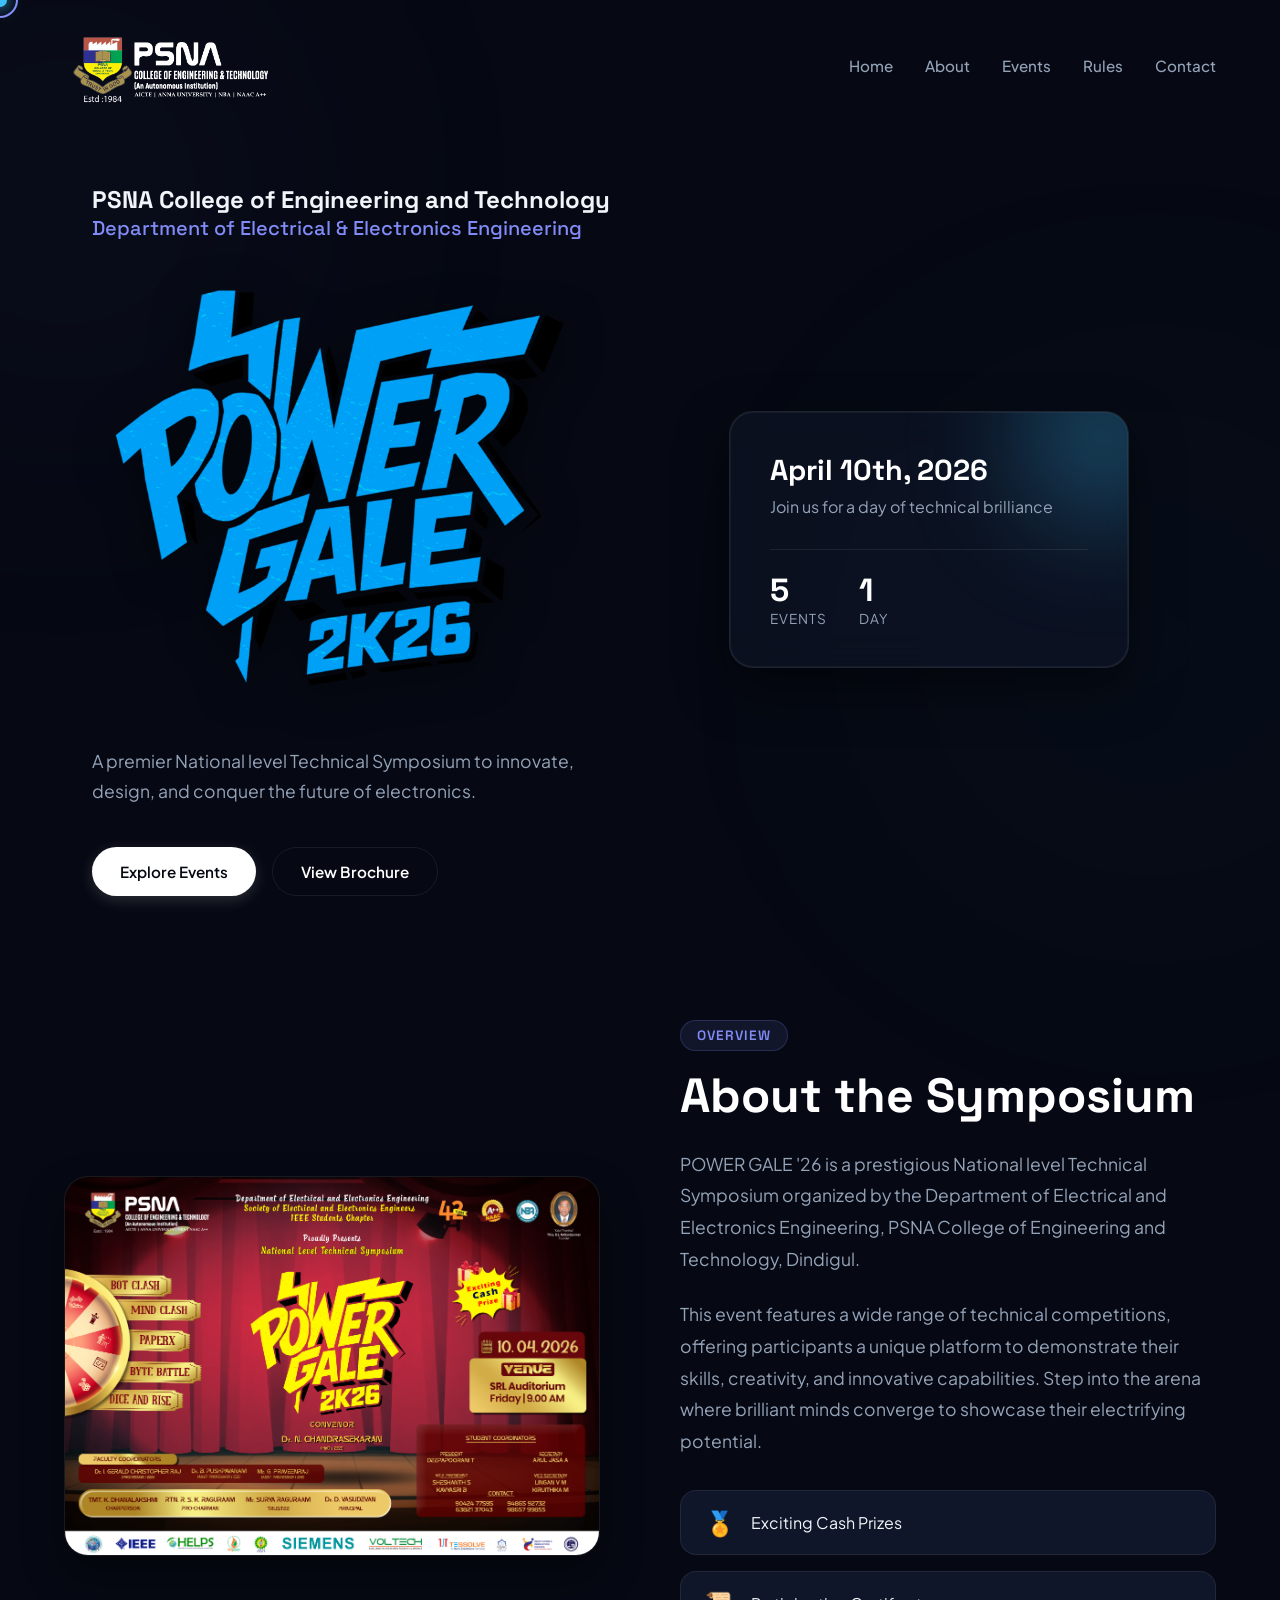
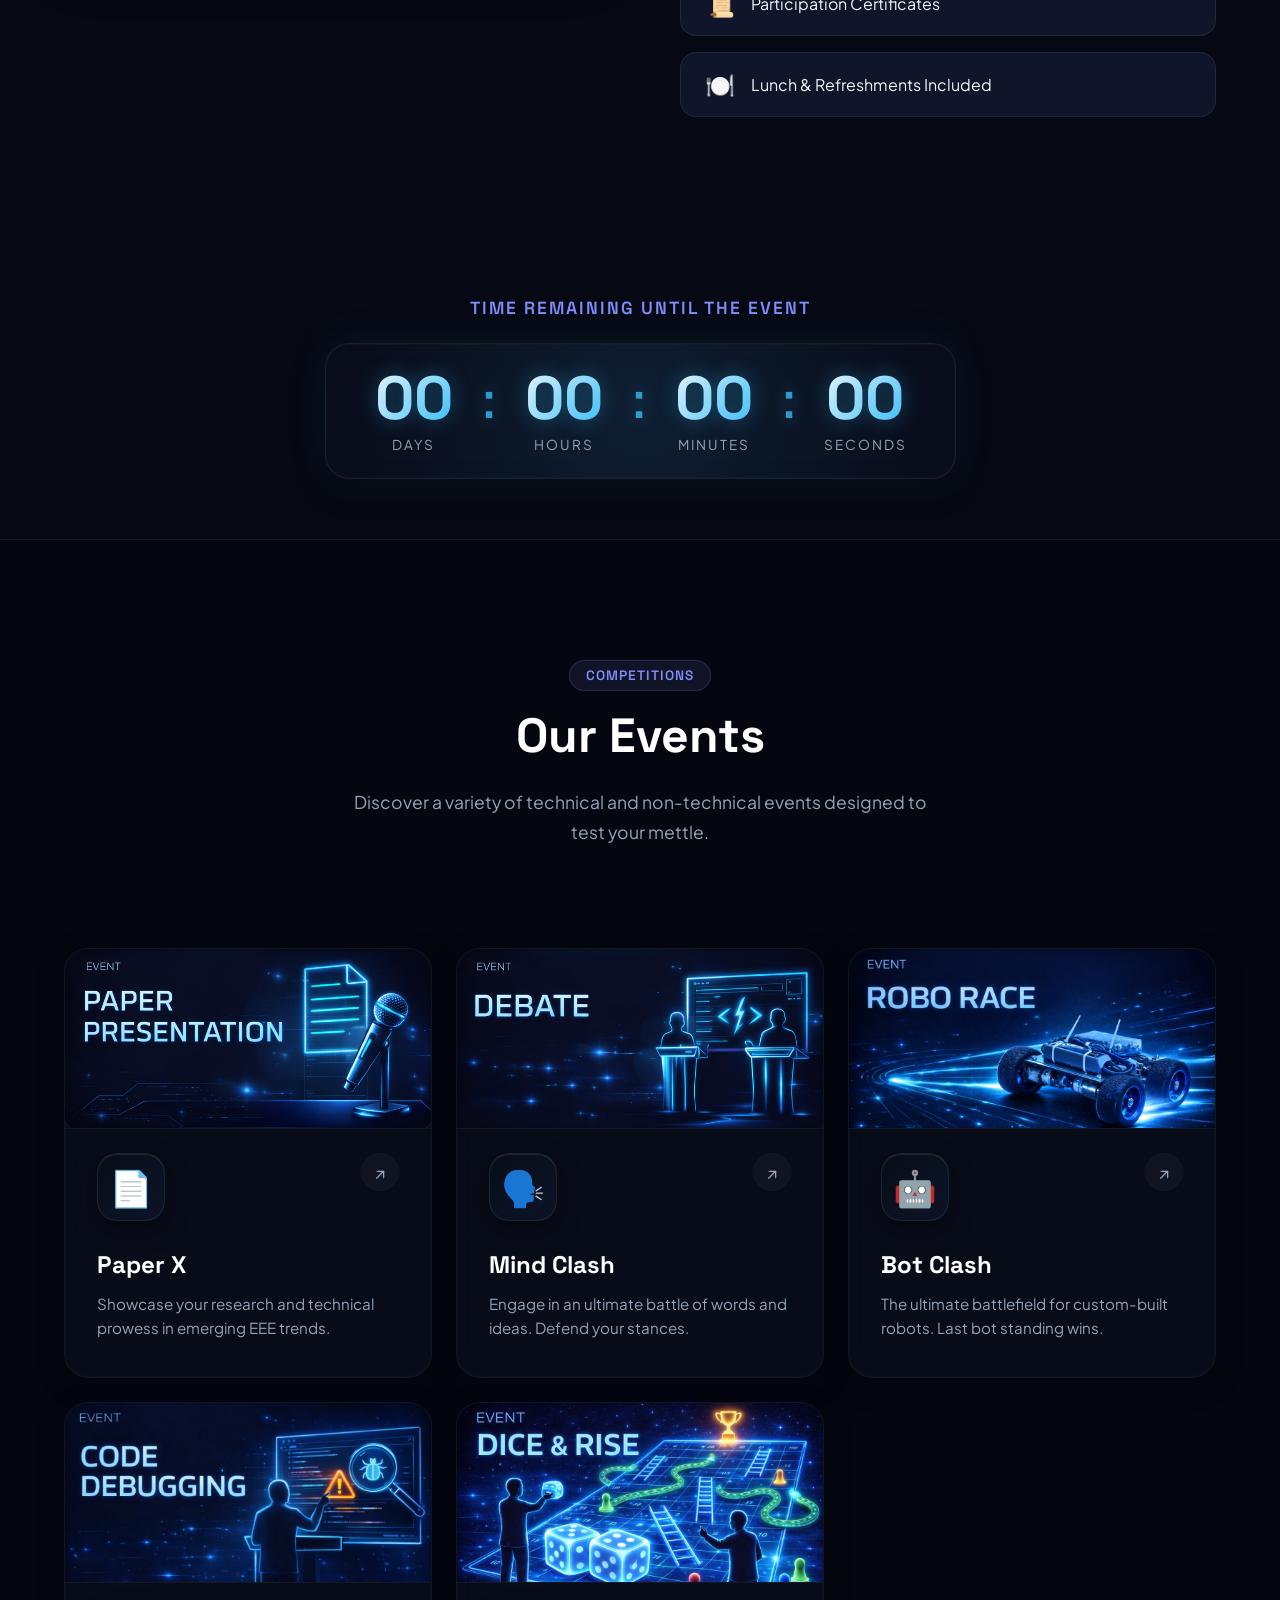
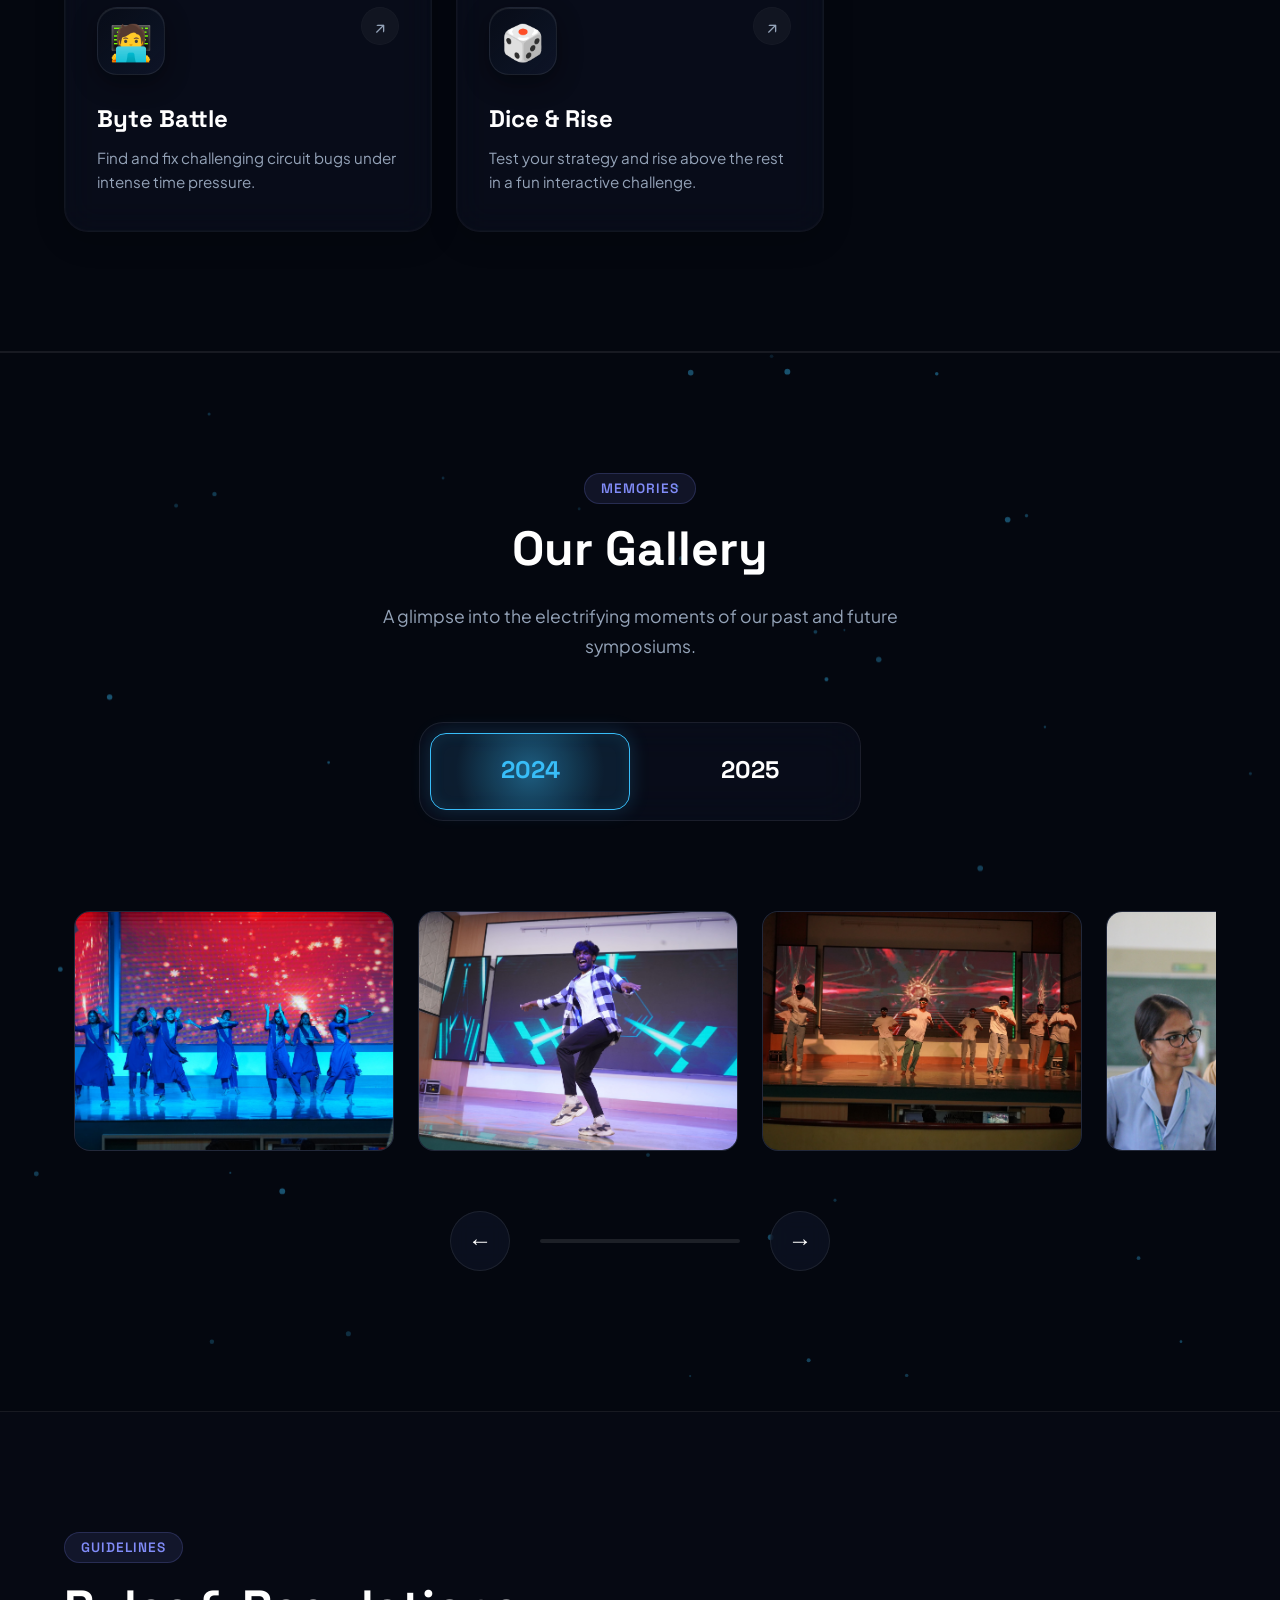
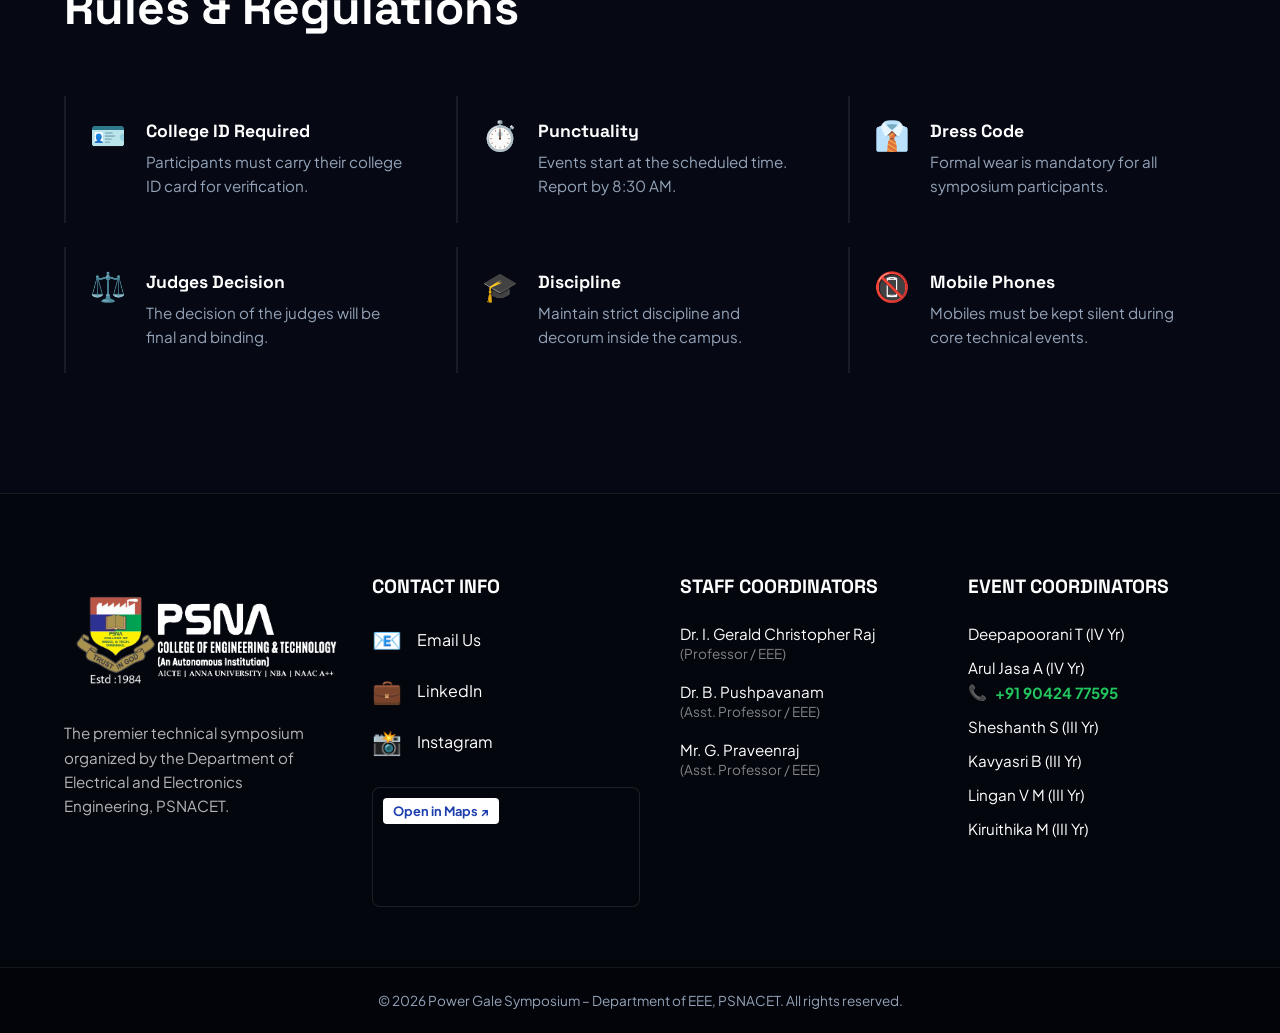
==== commit 3811399a: "add commit" ====
--- a/index.html
+++ b/index.html
@@ -509,7 +509,7 @@
                                 style="color: rgba(255,255,255,0.5); font-size: 0.85rem;">(Professor / EEE)</span></li>
                         <li>Dr. B. Pushpavanam<br><span style="color: rgba(255,255,255,0.5); font-size: 0.85rem;">(Asst.
                                 Professor / EEE)</span></li>
-                        <li>Dr. G. Praveenraj<br><span style="color: rgba(255,255,255,0.5); font-size: 0.85rem;">(Asst.
+                        <li>Mr. G. Praveenraj<br><span style="color: rgba(255,255,255,0.5); font-size: 0.85rem;">(Asst.
                                 Professor / EEE)</span></li>
                     </ul>
                 </div>
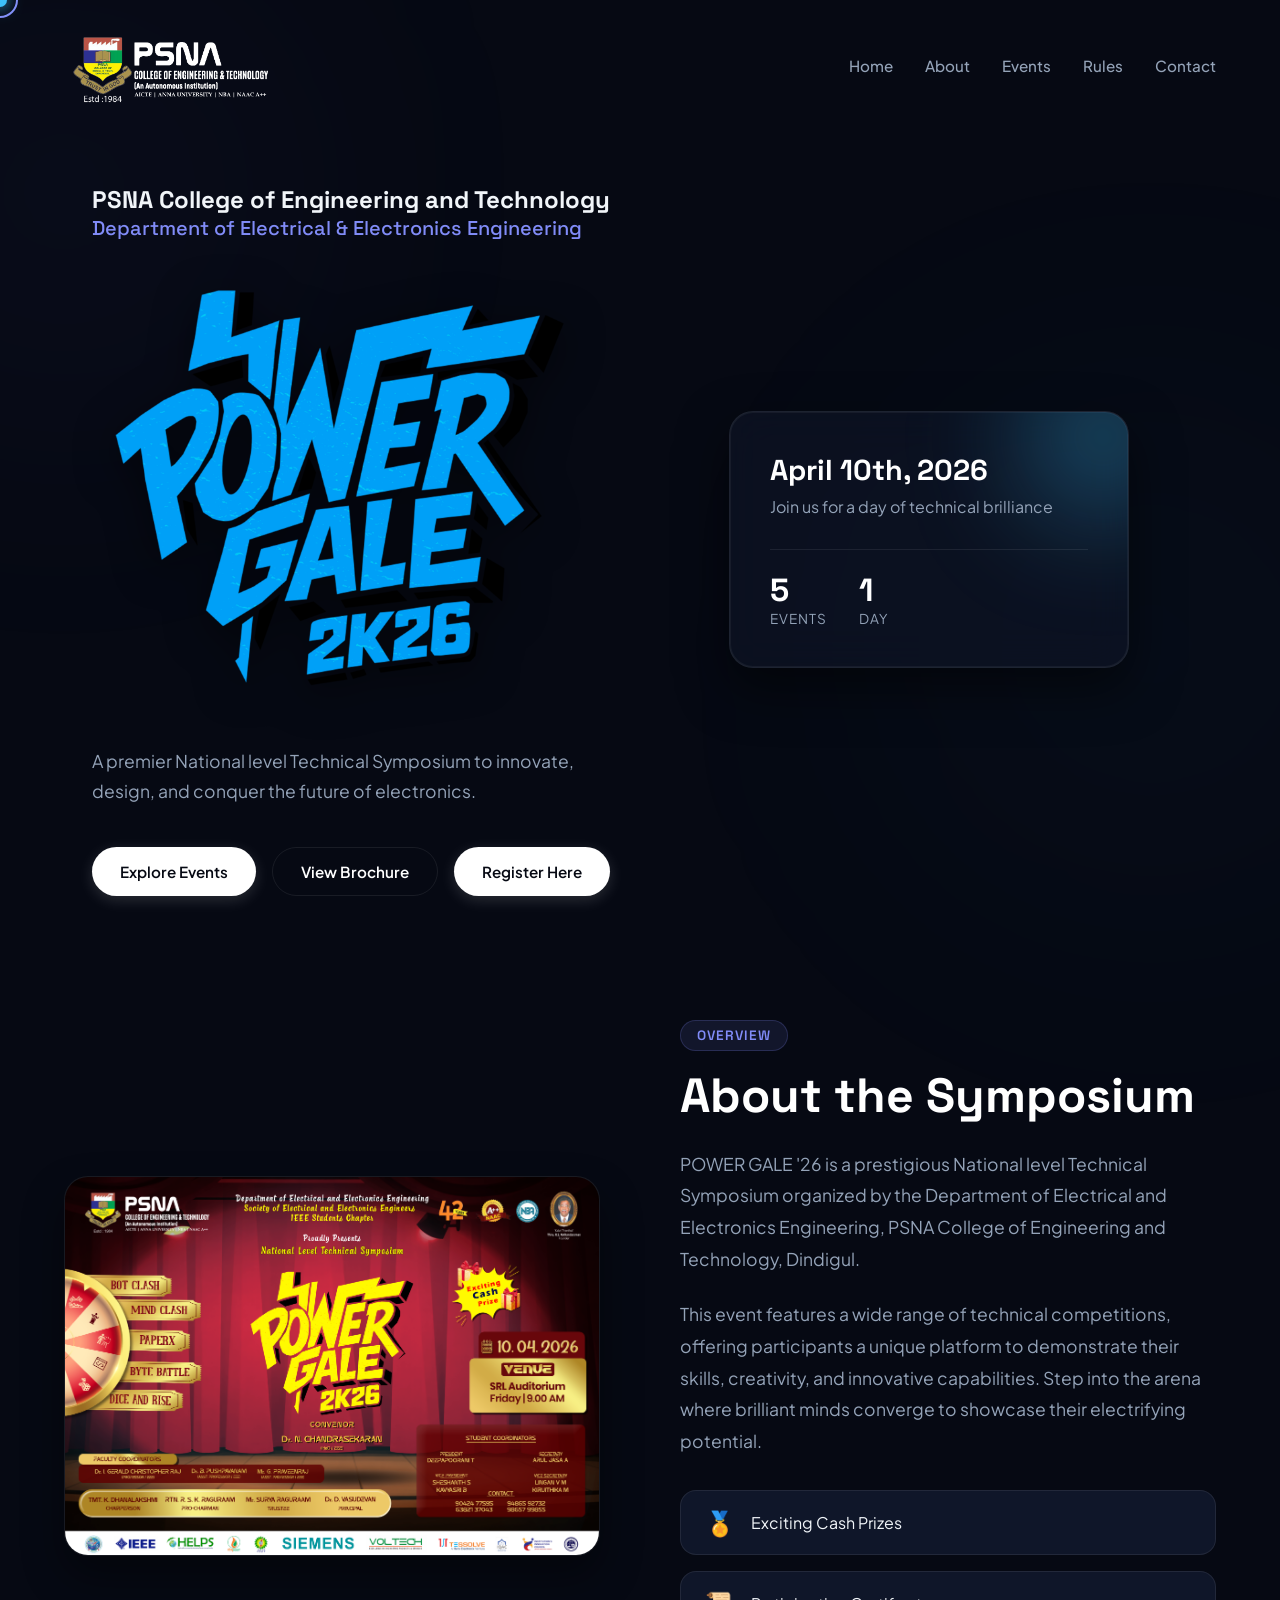
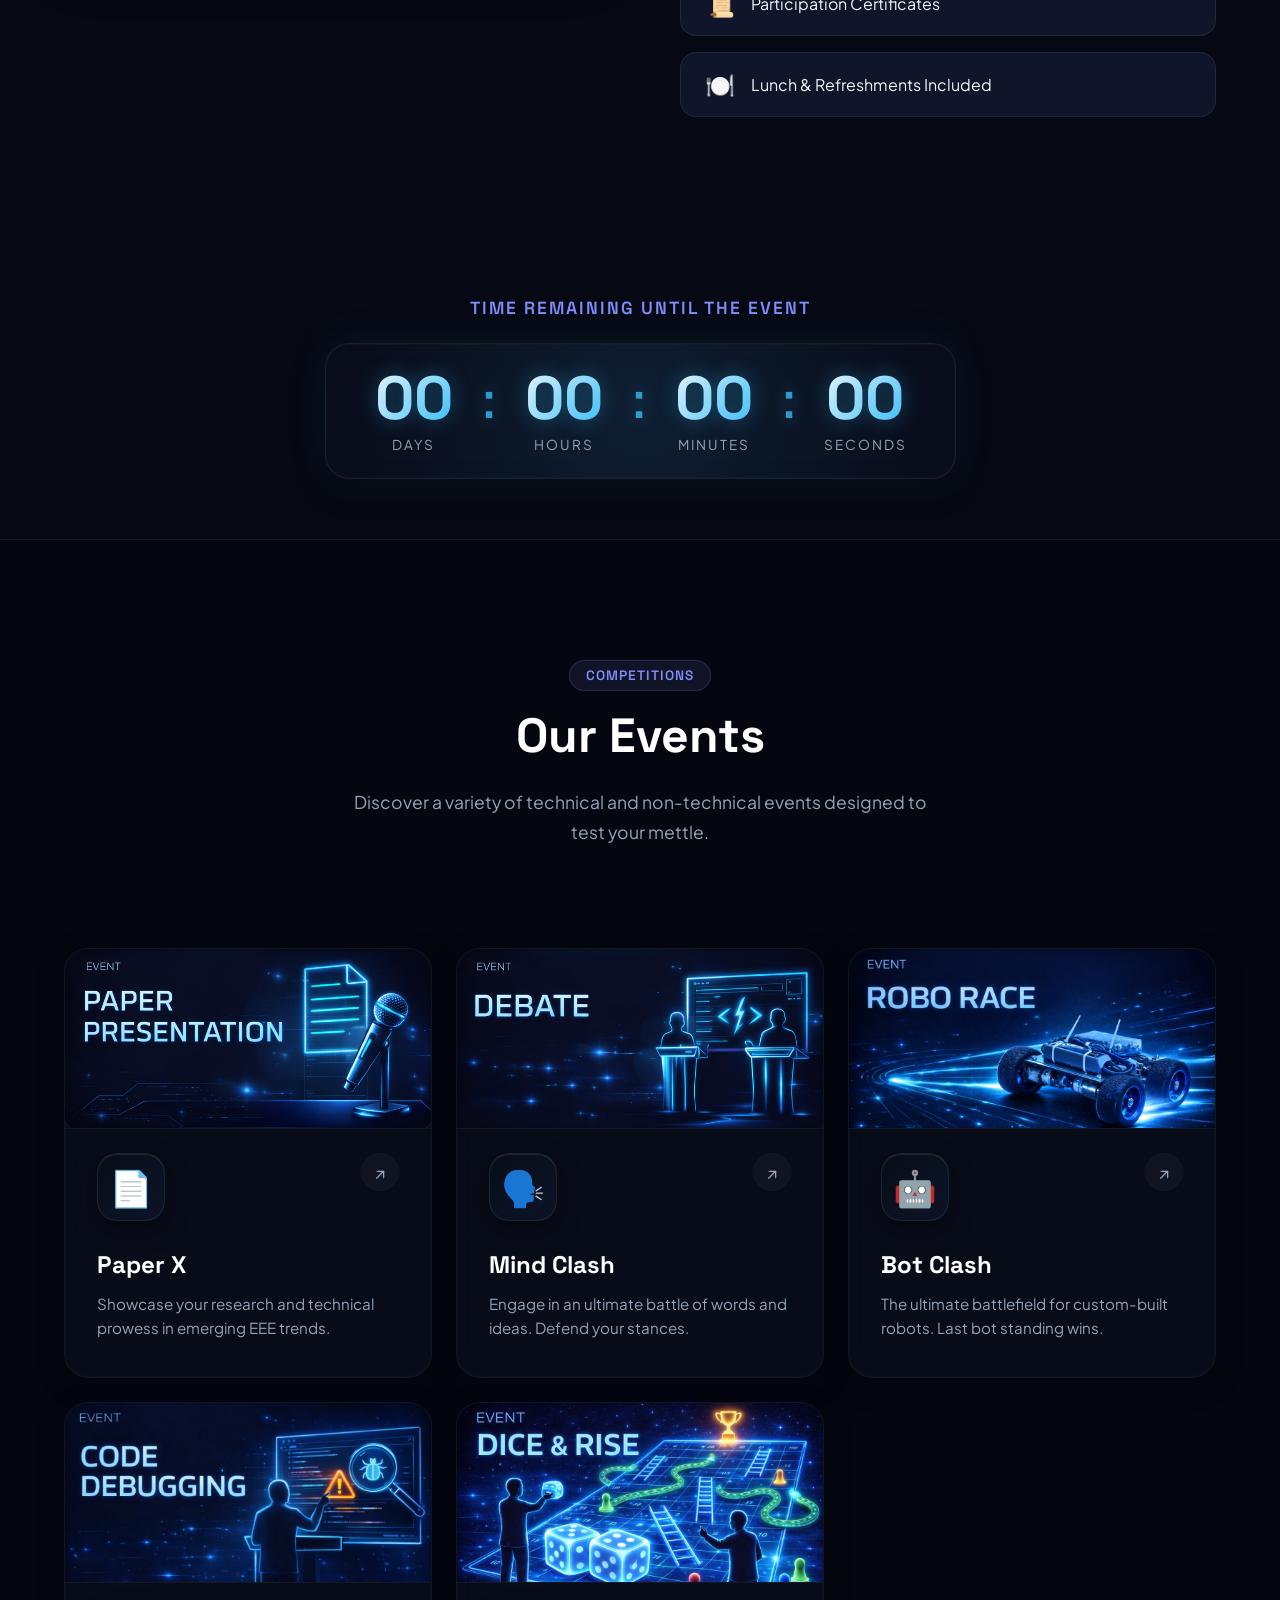
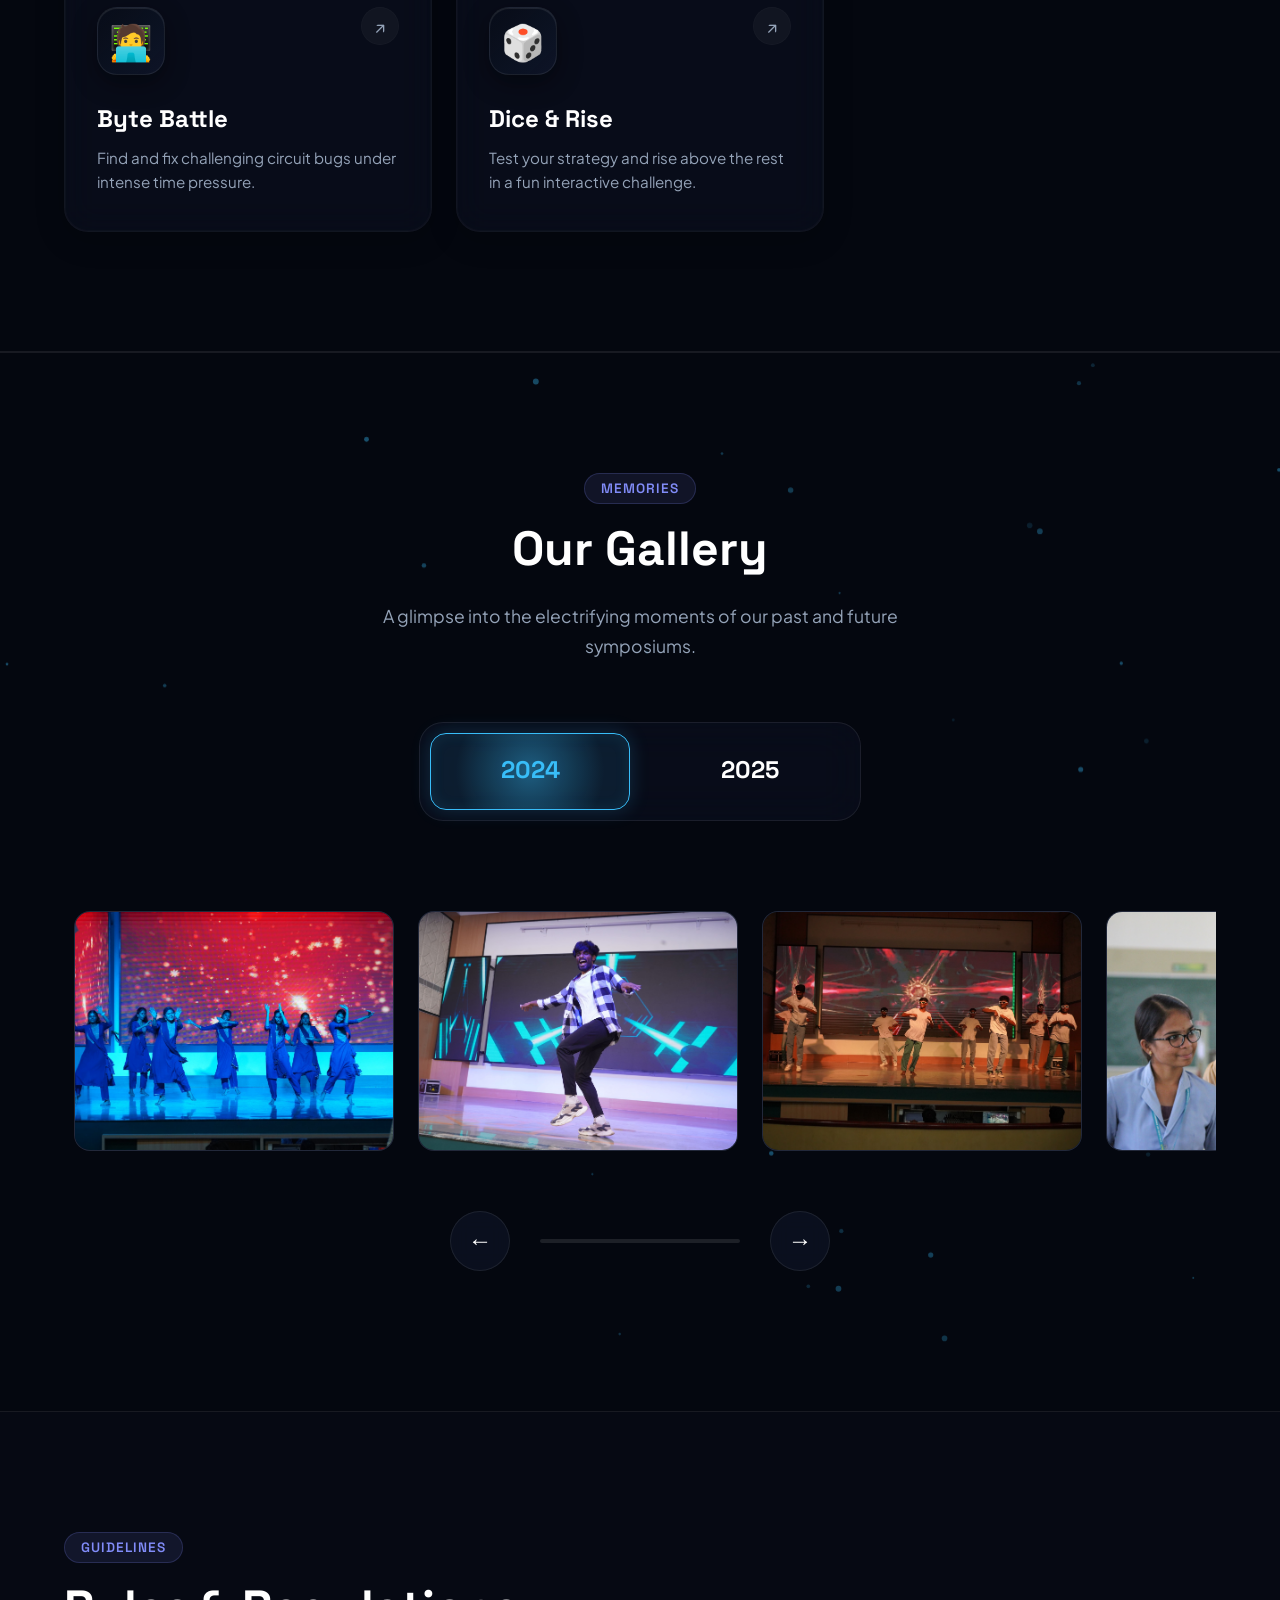
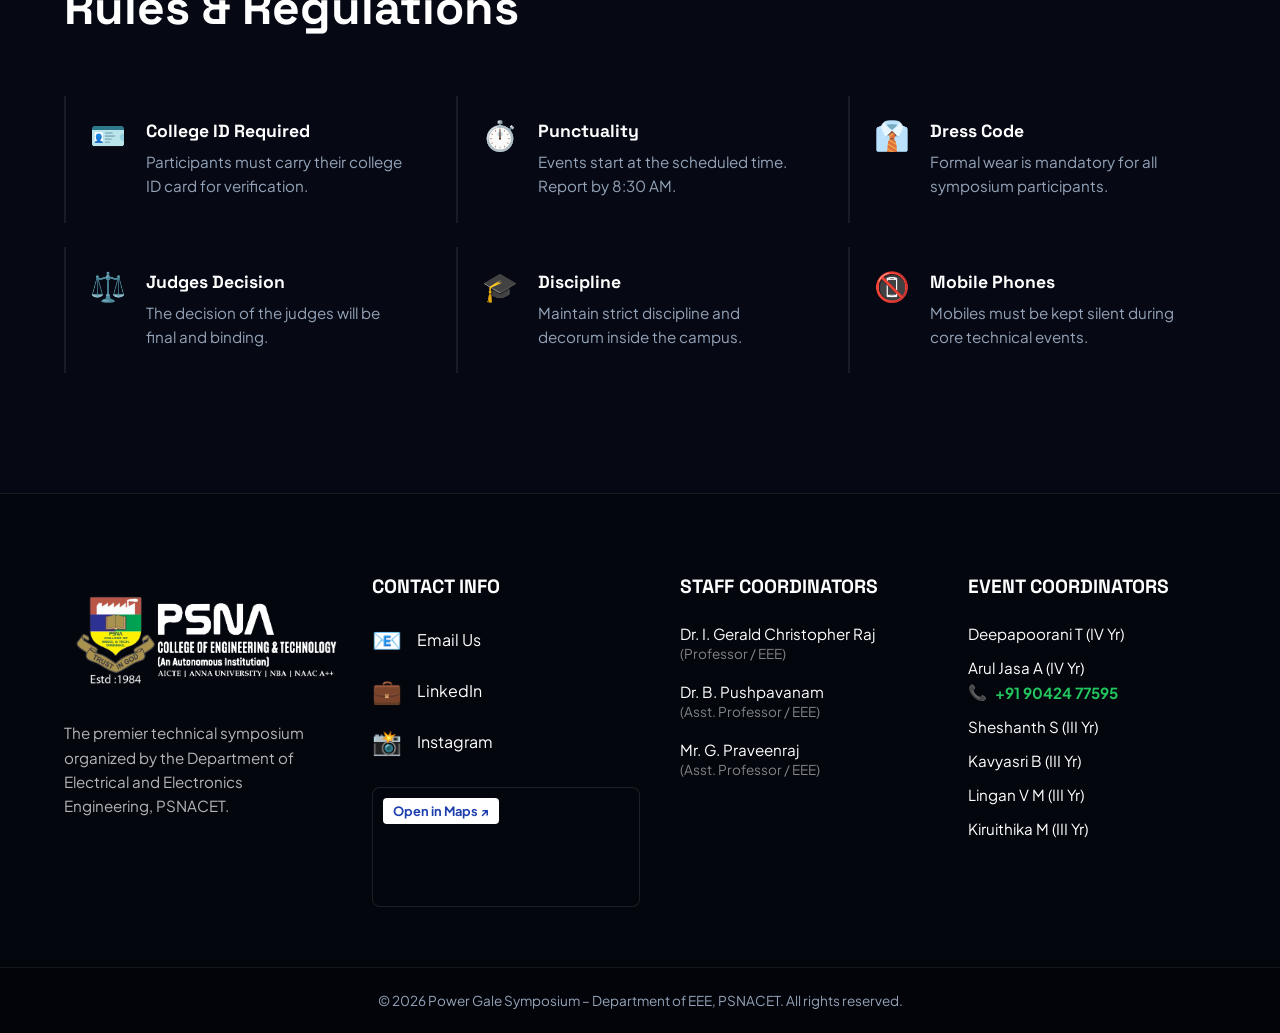
==== commit 13f0aad3: "add commit" ====
--- a/index.html
+++ b/index.html
@@ -62,6 +62,7 @@
                     <a href="#events" class="btn btn-primary">Explore Events</a>
                     <a href="brouchure/power gale brouchure.pdf" target="_blank" class="btn btn-outline">View
                         Brochure</a>
+                    <a href="https://forms.gle/your-google-form-link-here" target="_blank" class="btn btn-primary">Register Here</a>
                 </div>
             </div>
 
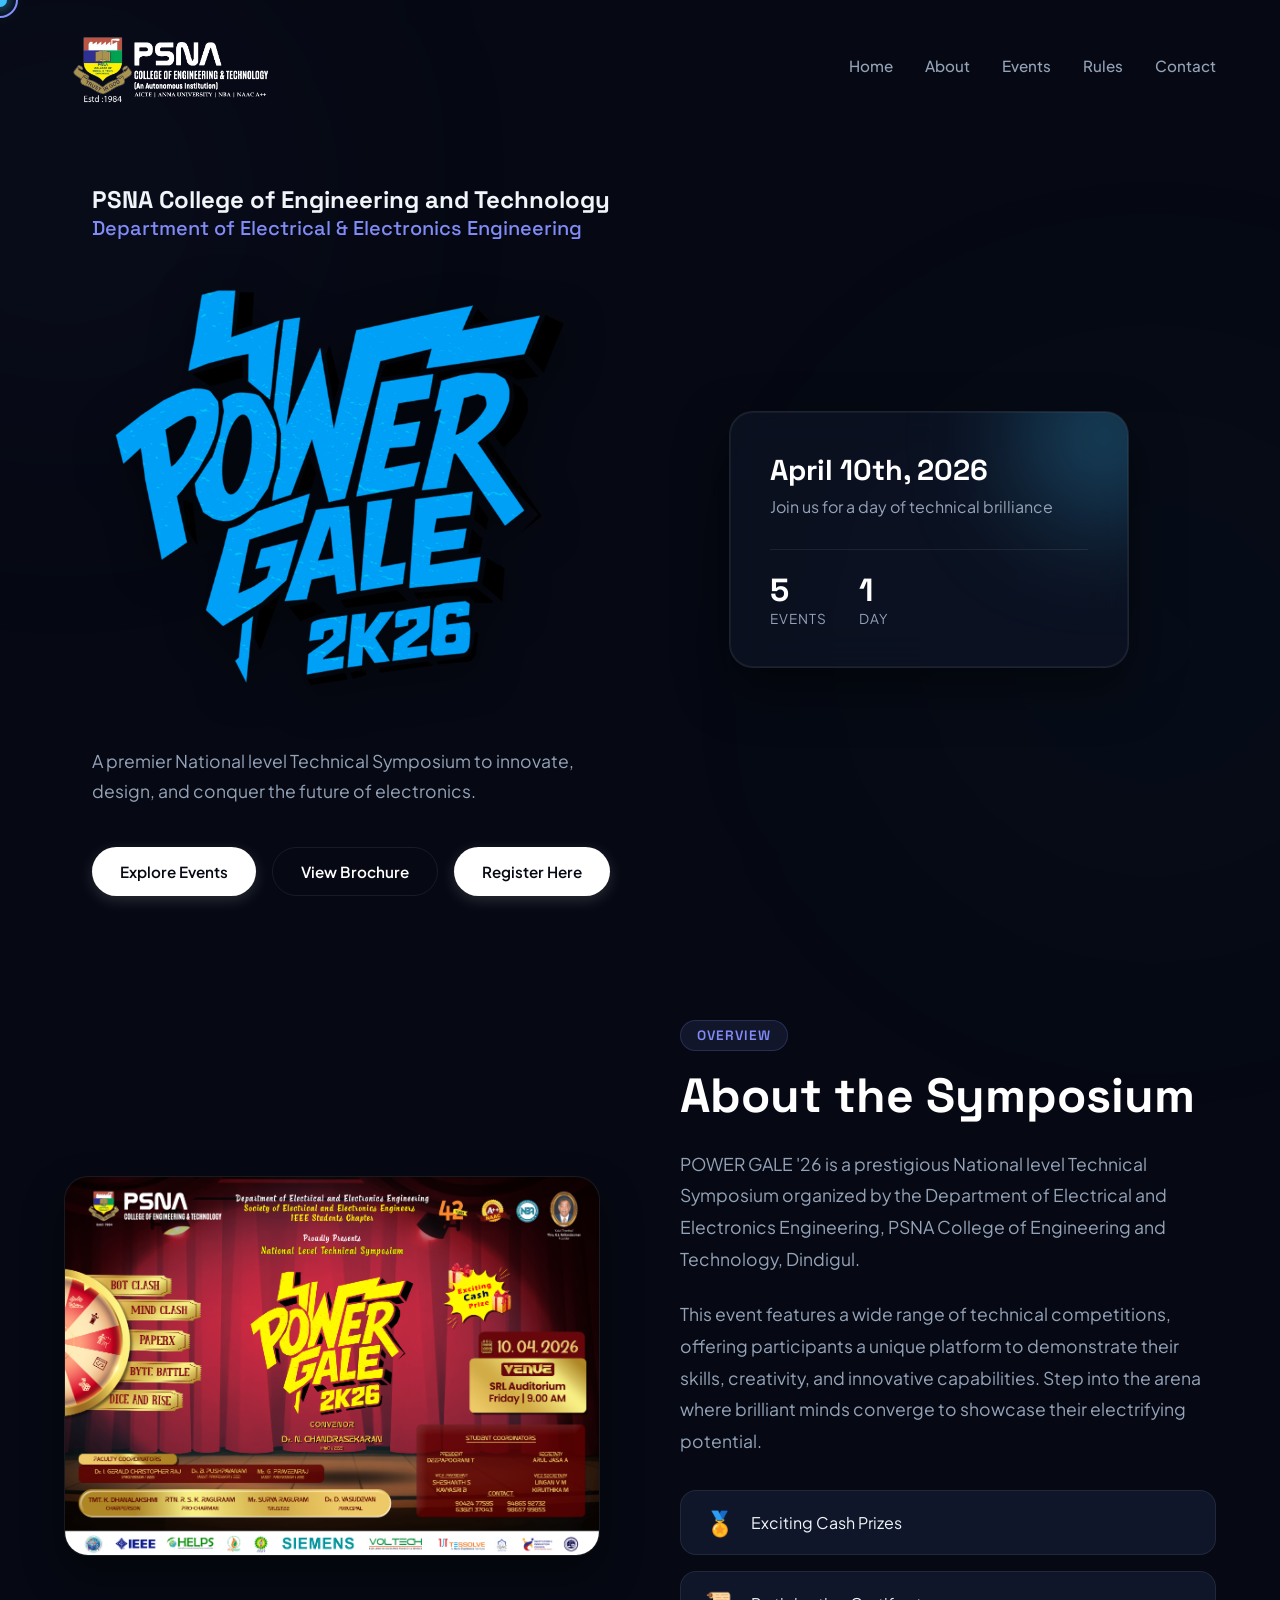
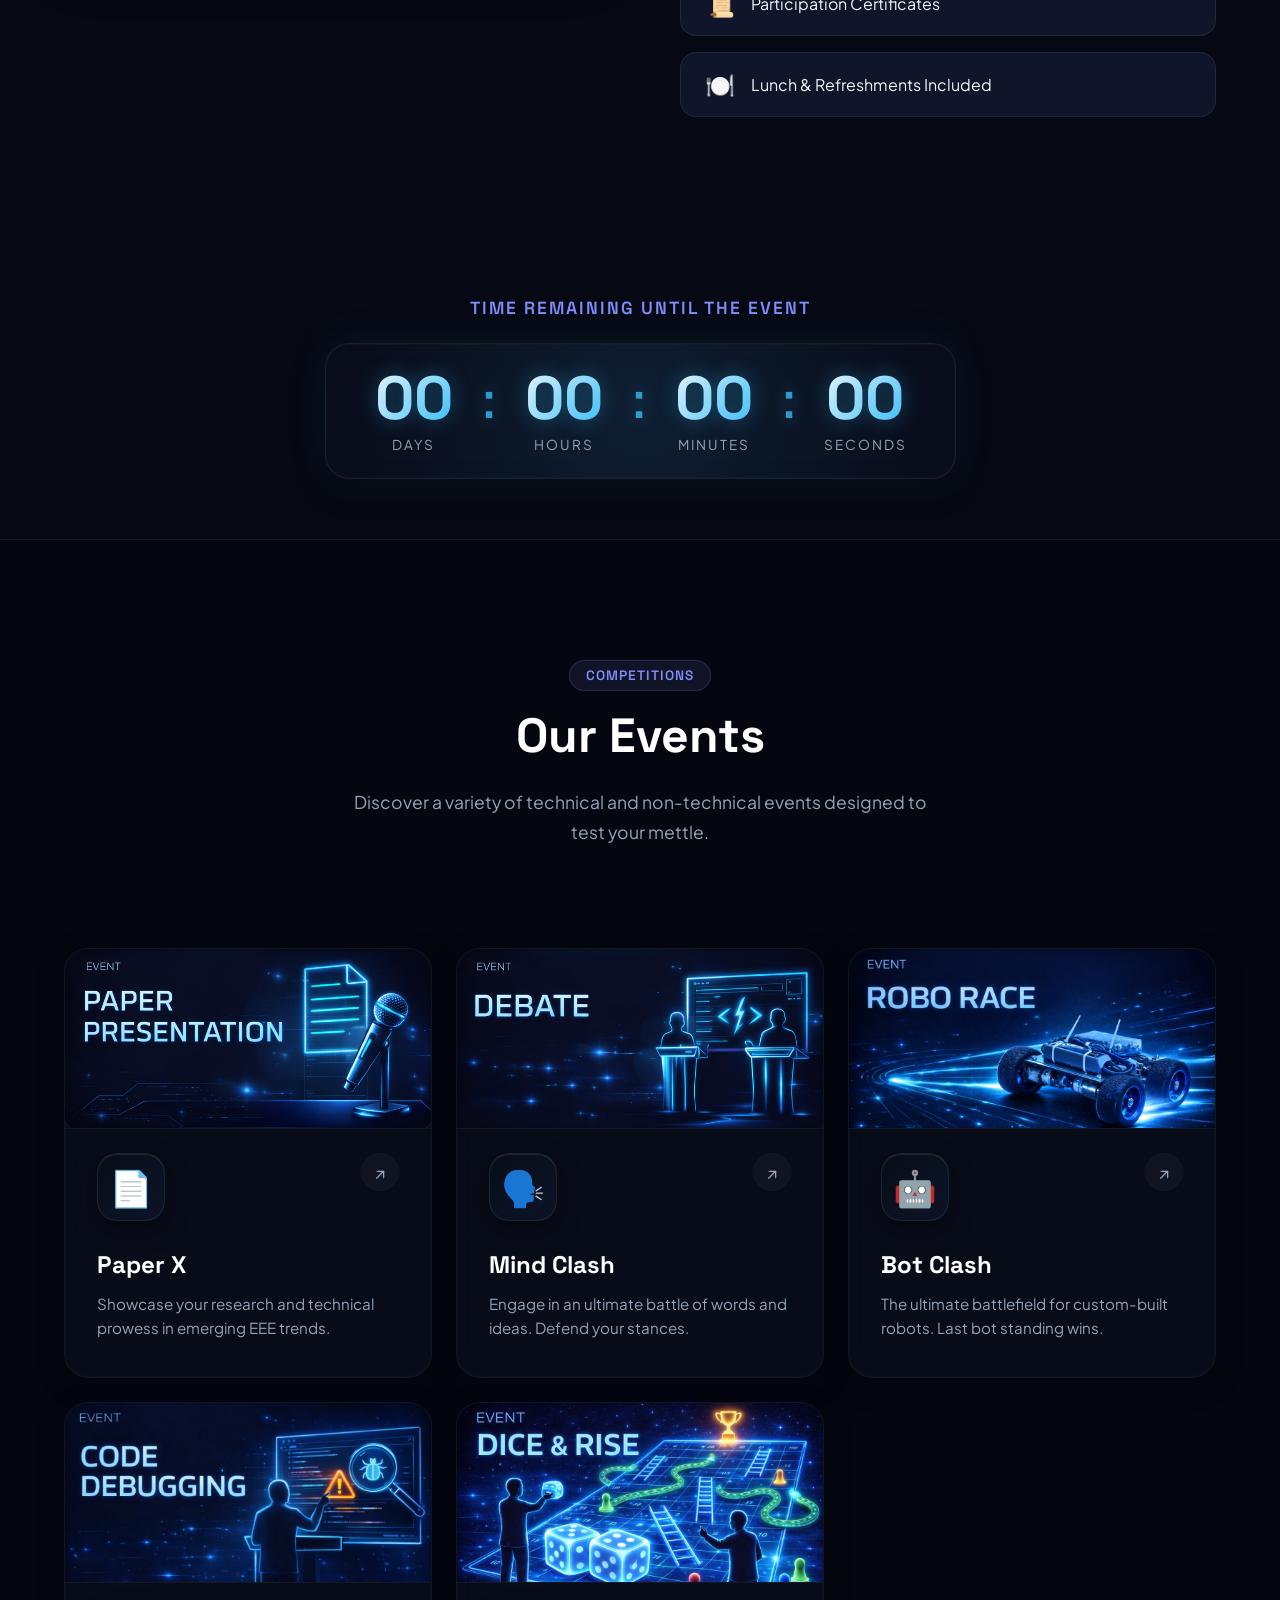
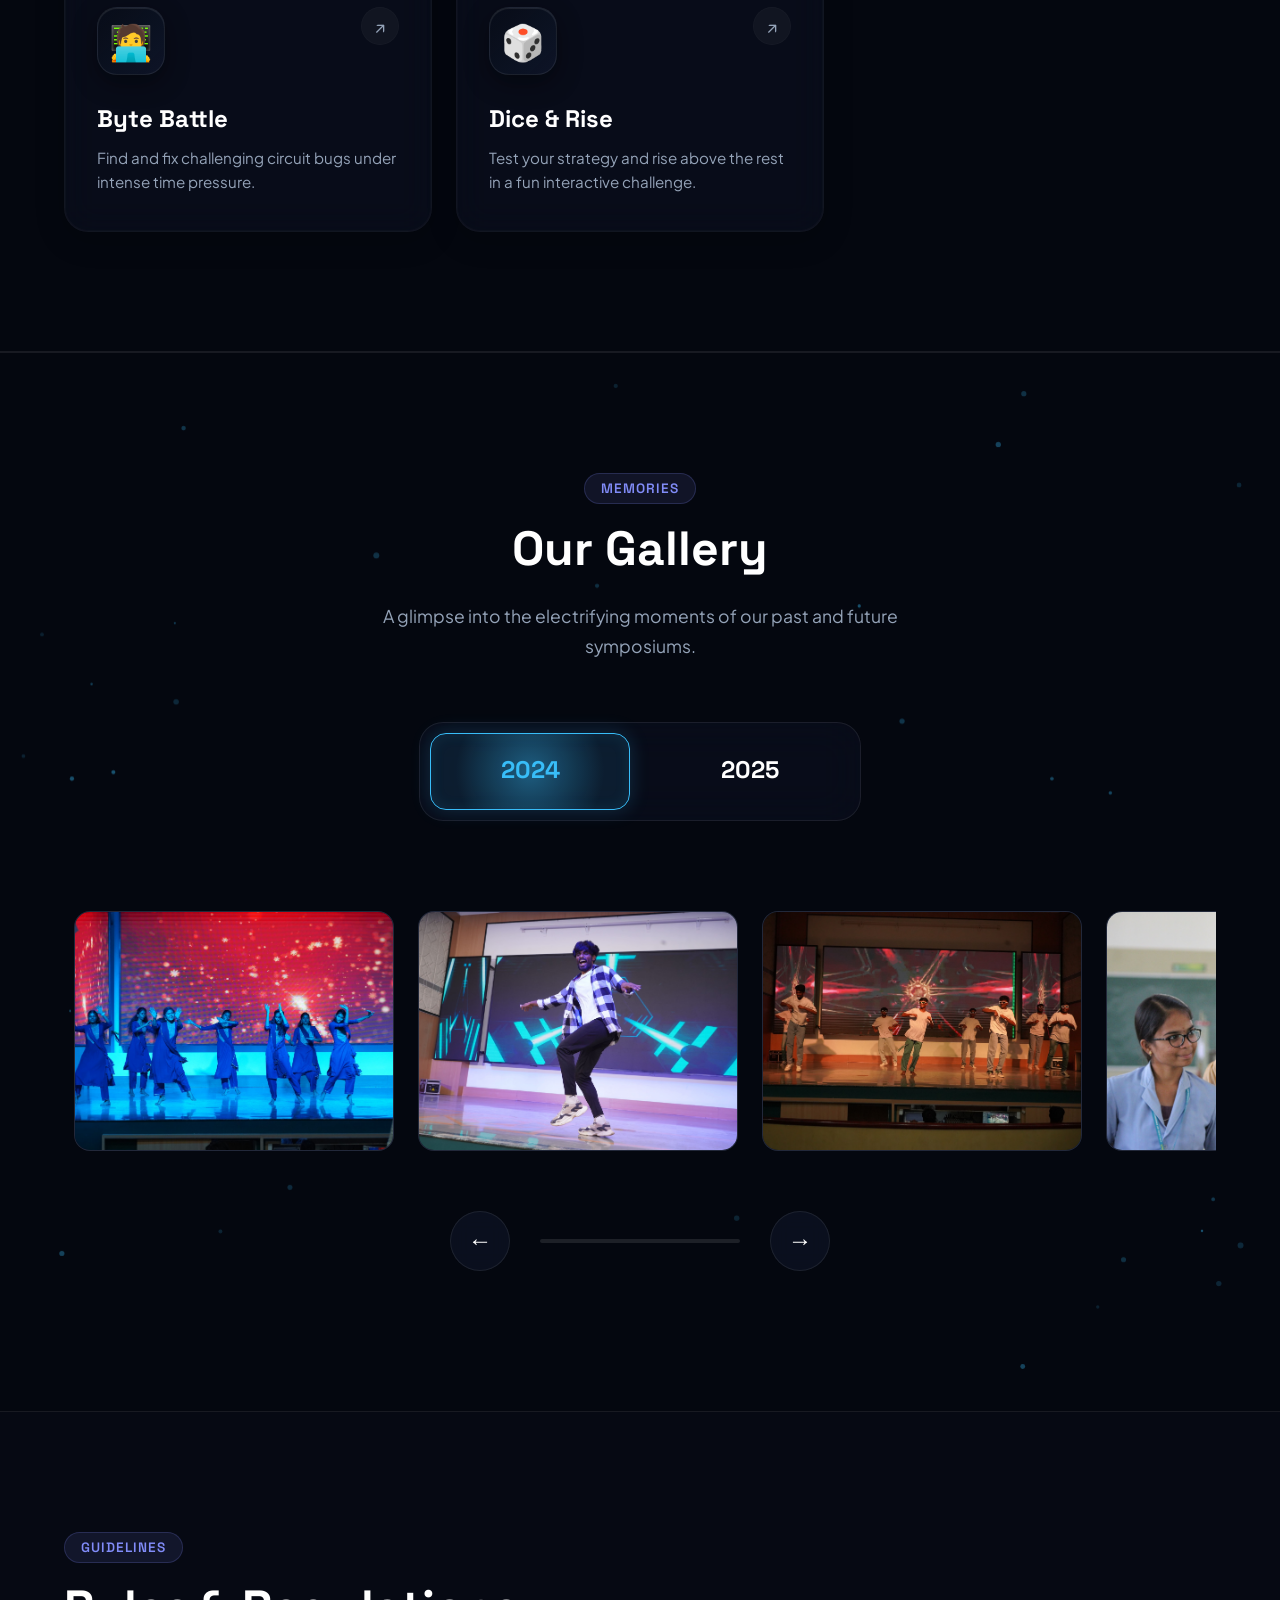
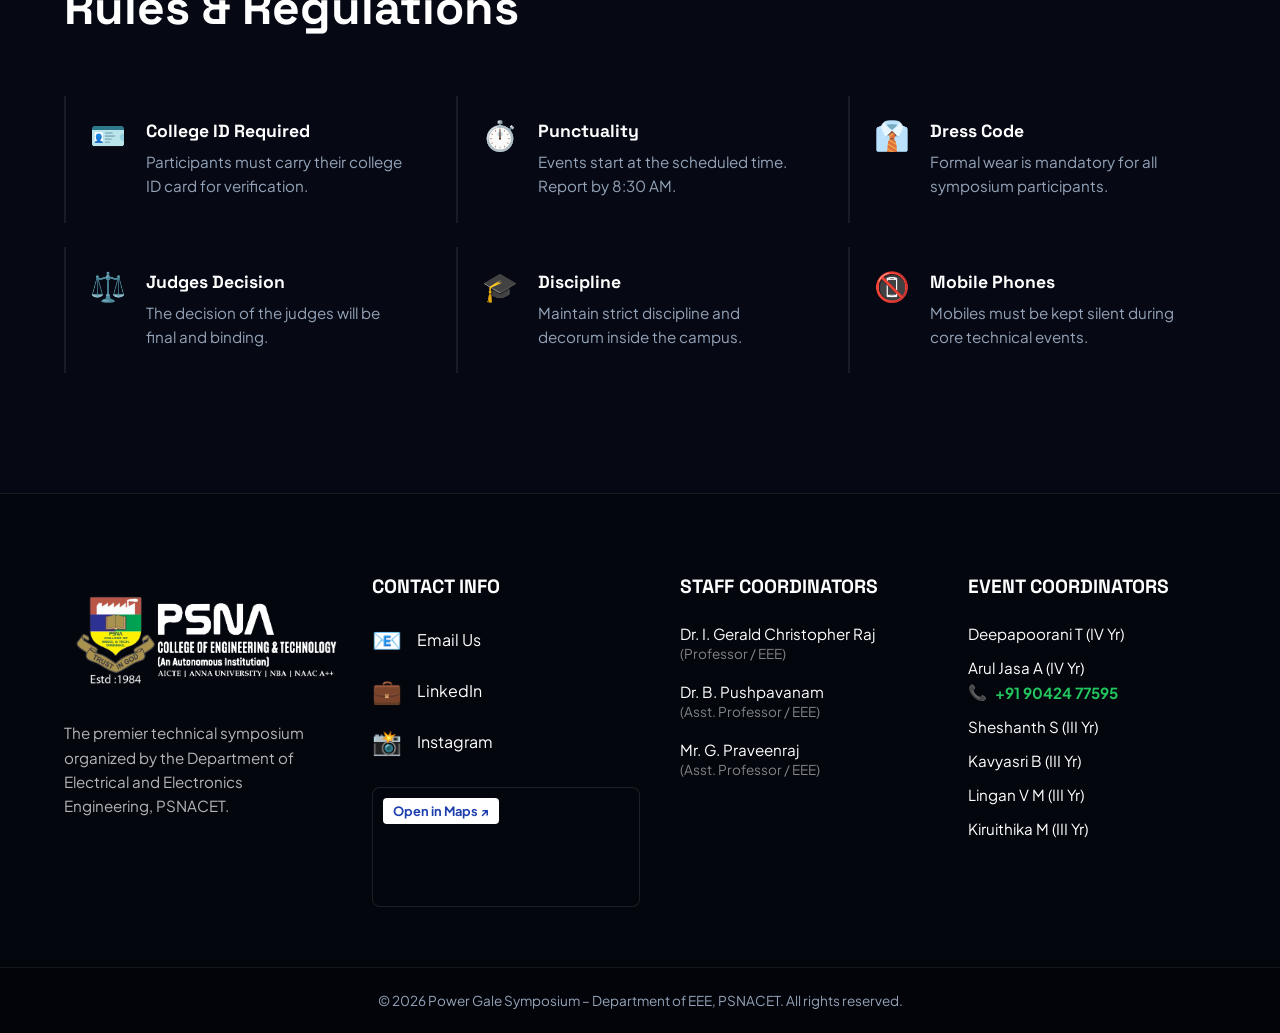
==== commit 5ebff8a5: "add commit" ====
--- a/index.html
+++ b/index.html
@@ -39,6 +39,13 @@
             <div class="logo">
                 <img src="image/psna_logo.png" alt="PSNACET Logo" class="logo-img">
             </div>
+            
+            <div class="menu-toggle" id="mobile-menu">
+                <span class="bar"></span>
+                <span class="bar"></span>
+                <span class="bar"></span>
+            </div>
+
             <ul class="nav-links">
                 <li><a href="#home">Home</a></li>
                 <li><a href="#about">About</a></li>
--- a/style.css
+++ b/style.css
@@ -247,6 +247,36 @@
     color: var(--text-pure);
 }
 
+/* Mobile Menu Toggle */
+.menu-toggle {
+    display: none;
+    flex-direction: column;
+    justify-content: space-between;
+    width: 30px;
+    height: 21px;
+    cursor: pointer;
+    z-index: 101;
+}
+
+.menu-toggle .bar {
+    height: 3px;
+    width: 100%;
+    background-color: var(--text-pure);
+    border-radius: 3px;
+    transition: all var(--transition-fast);
+}
+
+/* Hamburger Animation */
+.menu-toggle.is-active .bar:nth-child(2) {
+    opacity: 0;
+}
+.menu-toggle.is-active .bar:nth-child(1) {
+    transform: translateY(9px) rotate(45deg);
+}
+.menu-toggle.is-active .bar:nth-child(3) {
+    transform: translateY(-9px) rotate(-45deg);
+}
+
 /* Layout Utilities */
 .container {
     max-width: 1280px;
@@ -1222,7 +1252,6 @@
 }
 
 @media screen and (max-width: 768px) {
-    .nav-links { display: none; }
     .footer-grid { grid-template-columns: 1fr; gap: 40px; }
     .title { font-size: 2.8rem; }
     .event-stats { justify-content: center; }
@@ -1567,18 +1596,45 @@
 }
 
 @media screen and (max-width: 850px) {
+    .menu-toggle {
+        display: flex;
+    }
     .nav-container {
-        flex-direction: column;
-        gap: 15px;
+        flex-direction: row;
+        justify-content: space-between;
+        align-items: center;
     }
     .nav-links {
         display: flex;
-        flex-wrap: wrap;
-        justify-content: center;
-        gap: 15px;
+        flex-direction: column;
+        position: absolute;
+        top: 100%;
+        left: 0;
+        width: 100%;
+        background: rgba(6, 9, 19, 0.95);
+        backdrop-filter: blur(16px);
+        -webkit-backdrop-filter: blur(16px);
+        border-bottom: 1px solid var(--border);
+        padding: 20px 0;
+        gap: 20px;
+        align-items: center;
+        opacity: 0;
+        visibility: hidden;
+        transform: translateY(-20px);
+        transition: all 0.3s ease;
+        z-index: 99;
+    }
+    .nav-links.active {
+        opacity: 1;
+        visibility: visible;
+        transform: translateY(0);
     }
     .nav-links a {
-        font-size: 0.85rem;
+        font-size: 1.1rem;
+        padding: 10px 20px;
+        display: block;
+        width: 100%;
+        text-align: center;
     }
 }
 
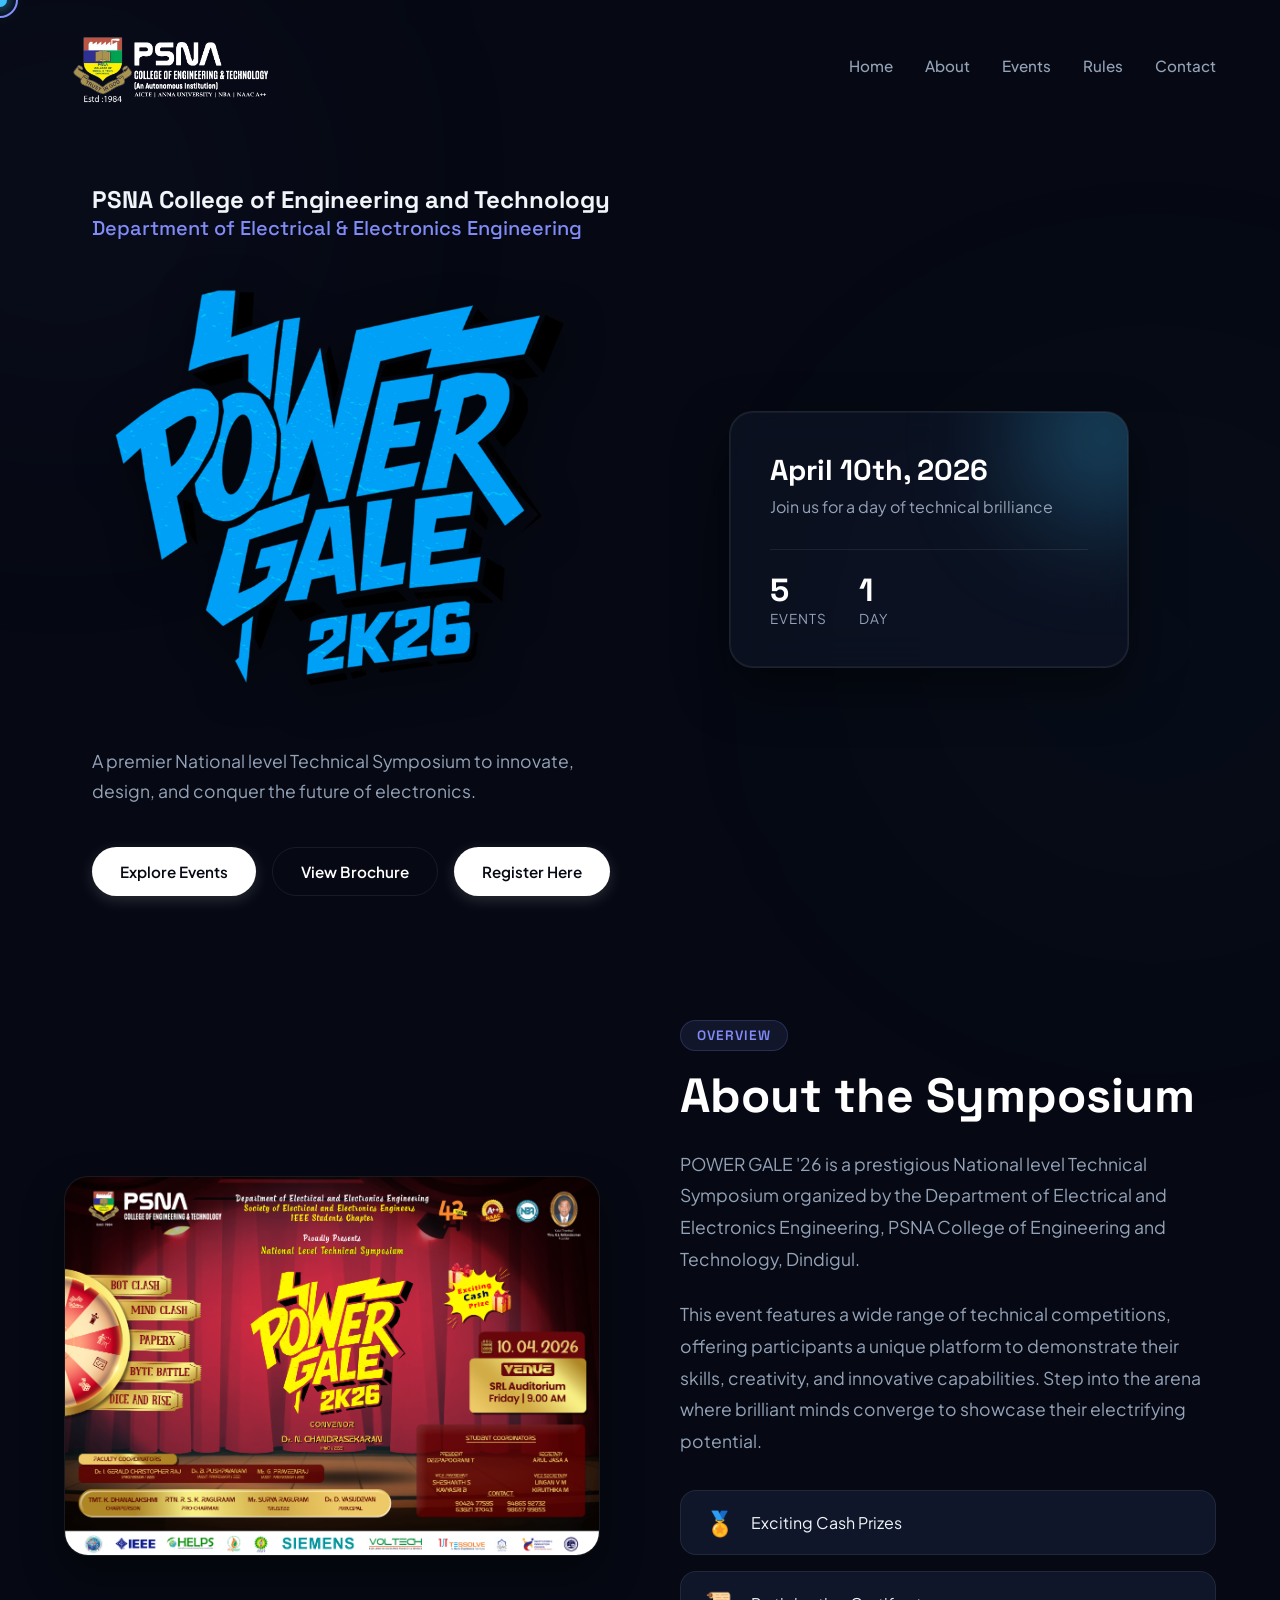
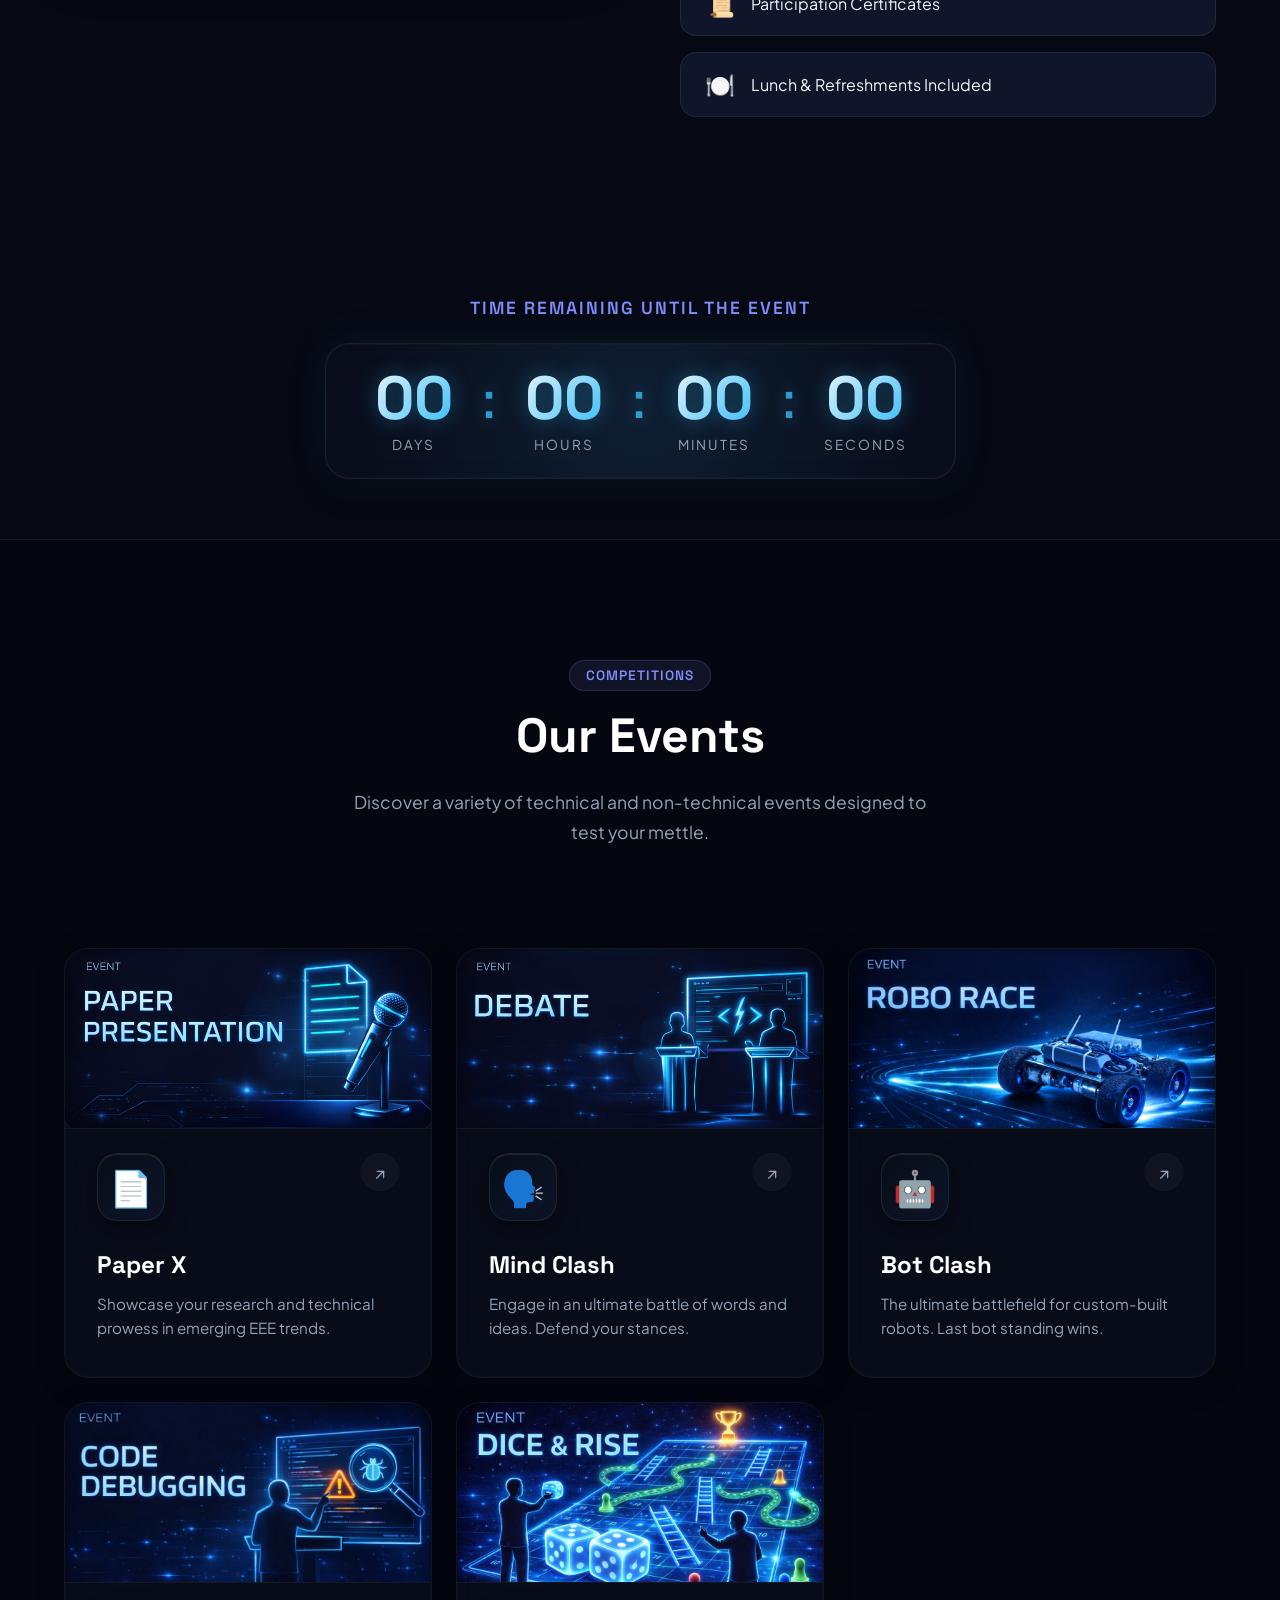
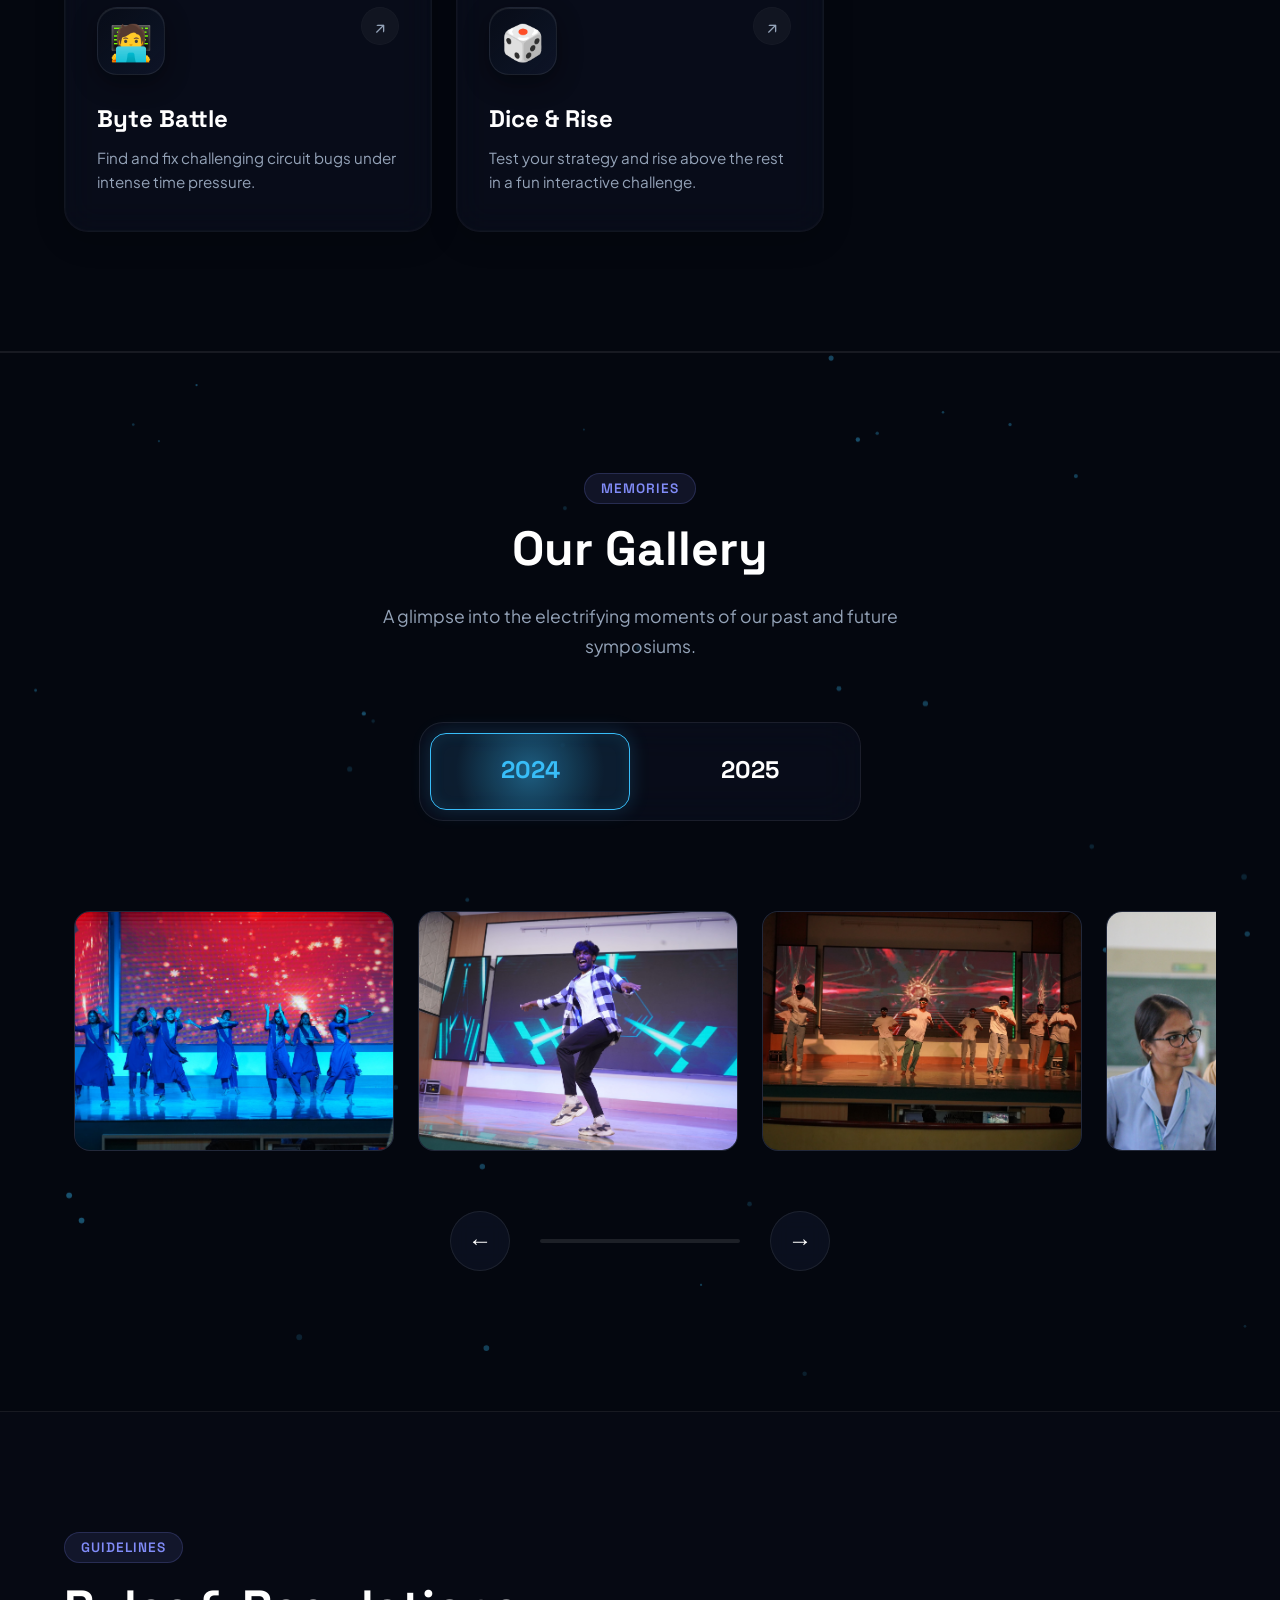
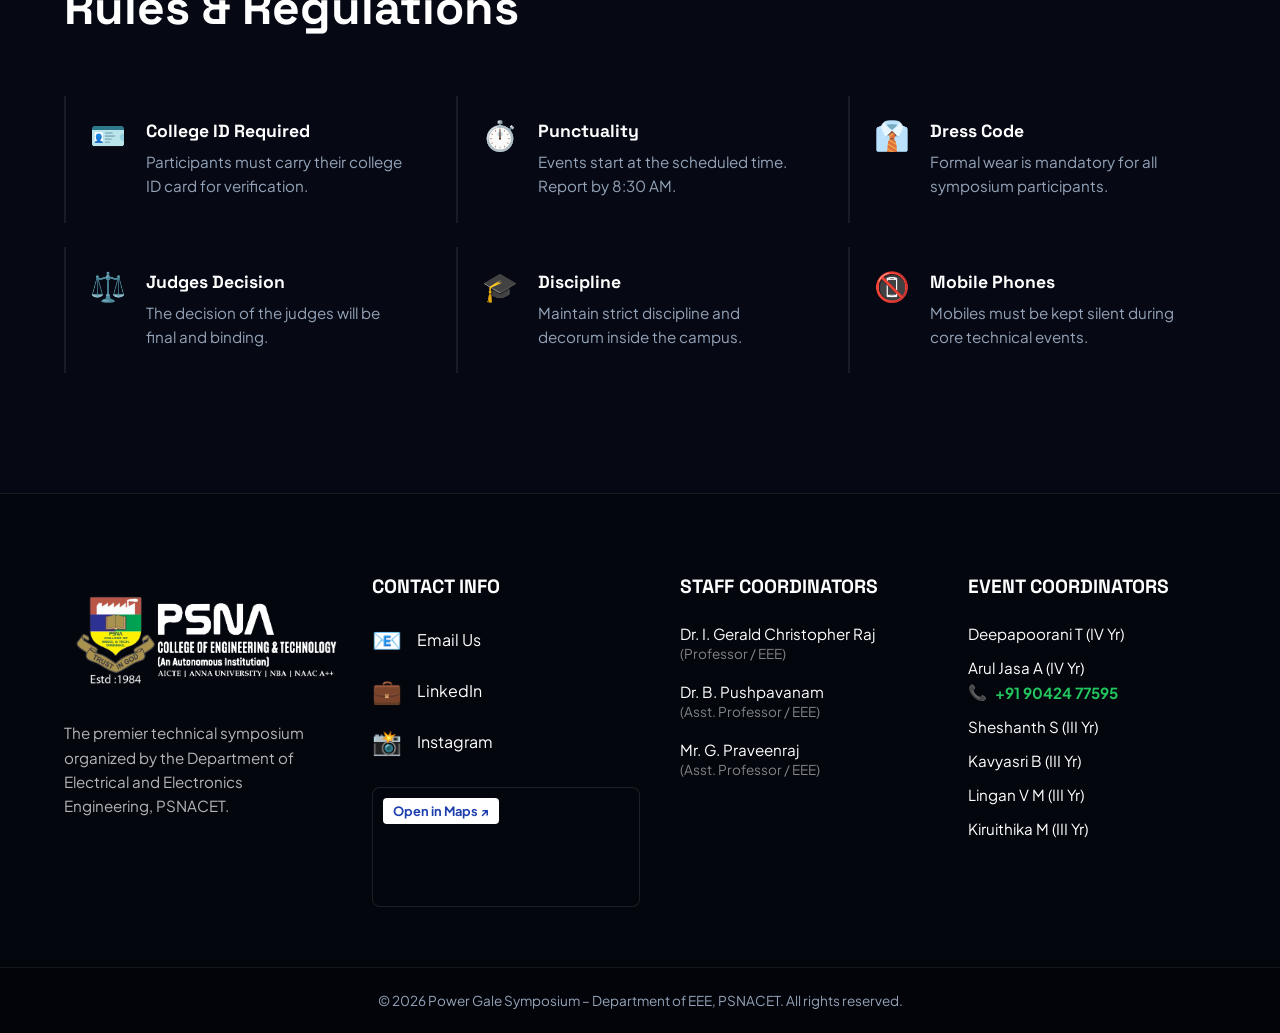
==== commit 6a9297ff: "add register here link" ====
--- a/index.html
+++ b/index.html
@@ -39,7 +39,7 @@
             <div class="logo">
                 <img src="image/psna_logo.png" alt="PSNACET Logo" class="logo-img">
             </div>
-            
+
             <div class="menu-toggle" id="mobile-menu">
                 <span class="bar"></span>
                 <span class="bar"></span>
@@ -69,7 +69,8 @@
                     <a href="#events" class="btn btn-primary">Explore Events</a>
                     <a href="brouchure/power gale brouchure.pdf" target="_blank" class="btn btn-outline">View
                         Brochure</a>
-                    <a href="https://forms.gle/your-google-form-link-here" target="_blank" class="btn btn-primary">Register Here</a>
+                    <a href="https://docs.google.com/forms/d/1zFdjB9CGKin-gEDnjhkAXwW_4yagc1EGr1yDt80JGRA/viewform?edit_requested=true"
+                        target="_blank" class="btn btn-primary">Register Here</a>
                 </div>
             </div>
 
